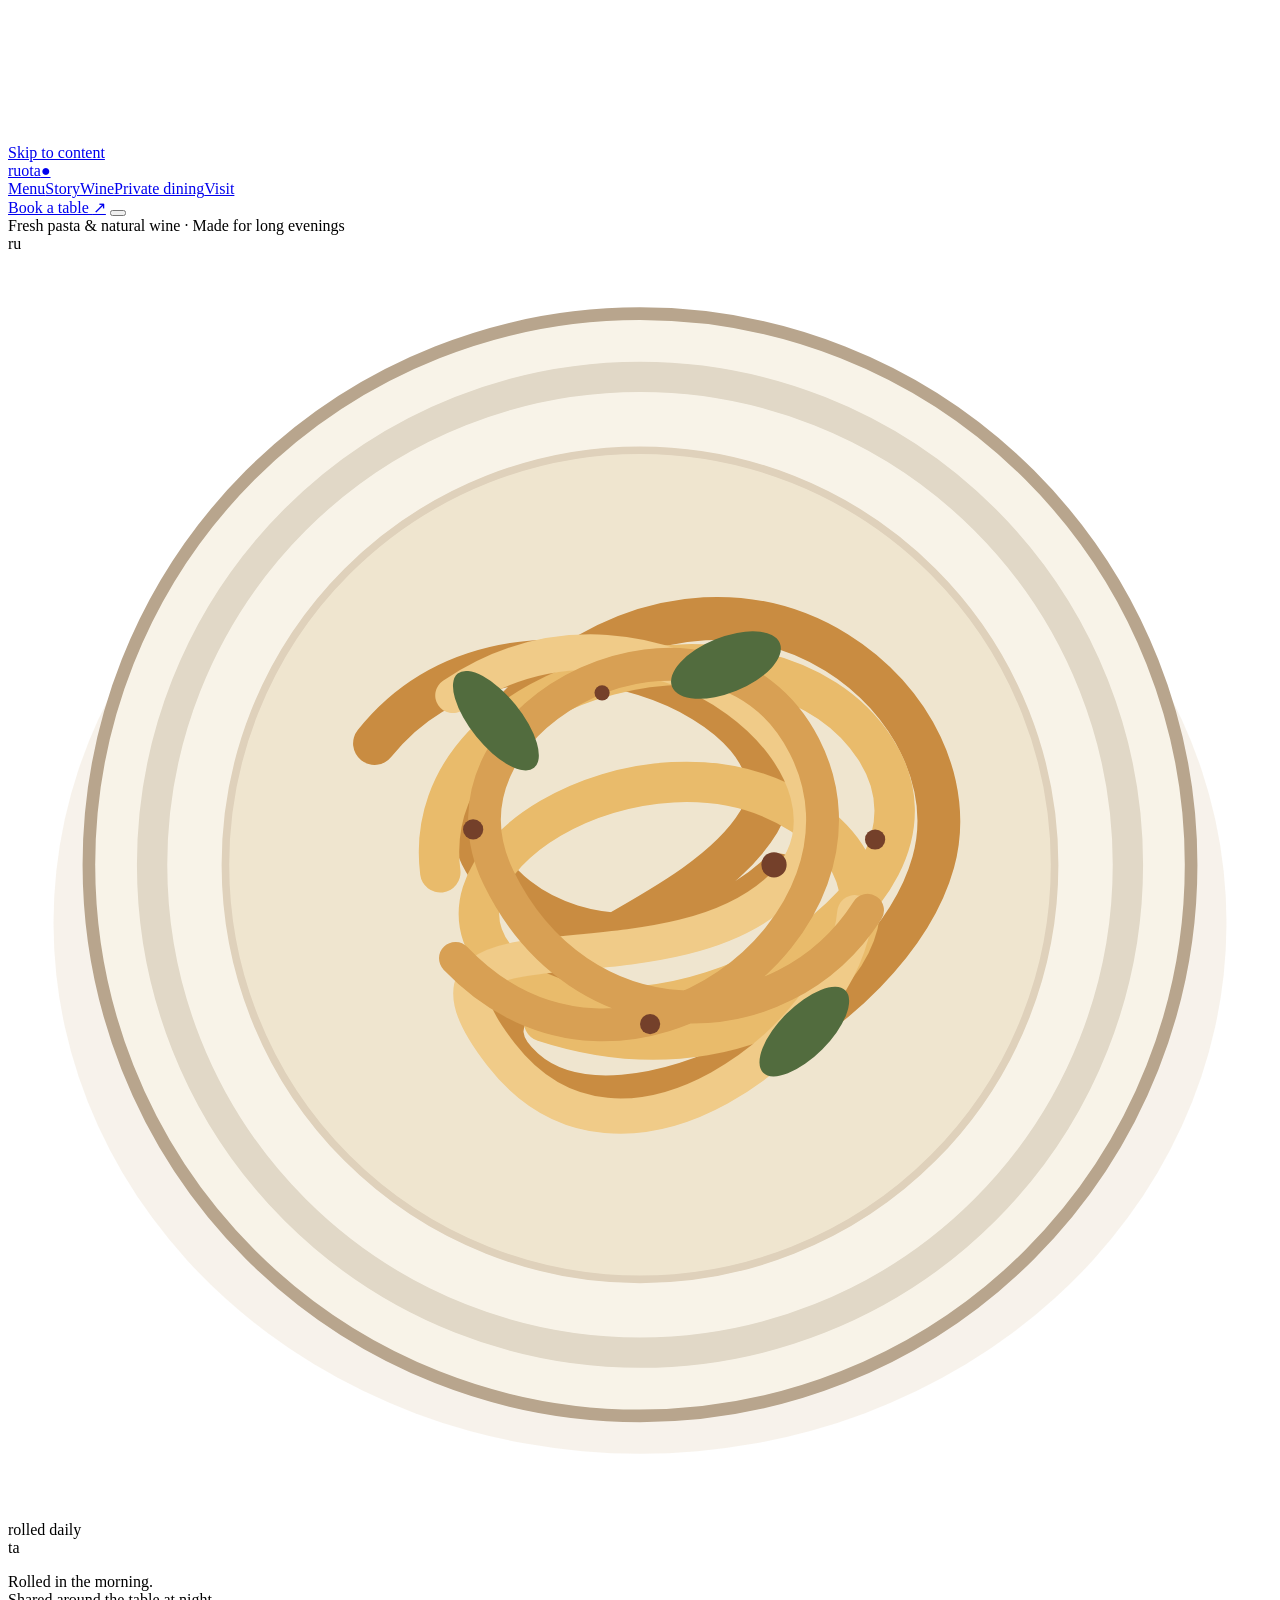
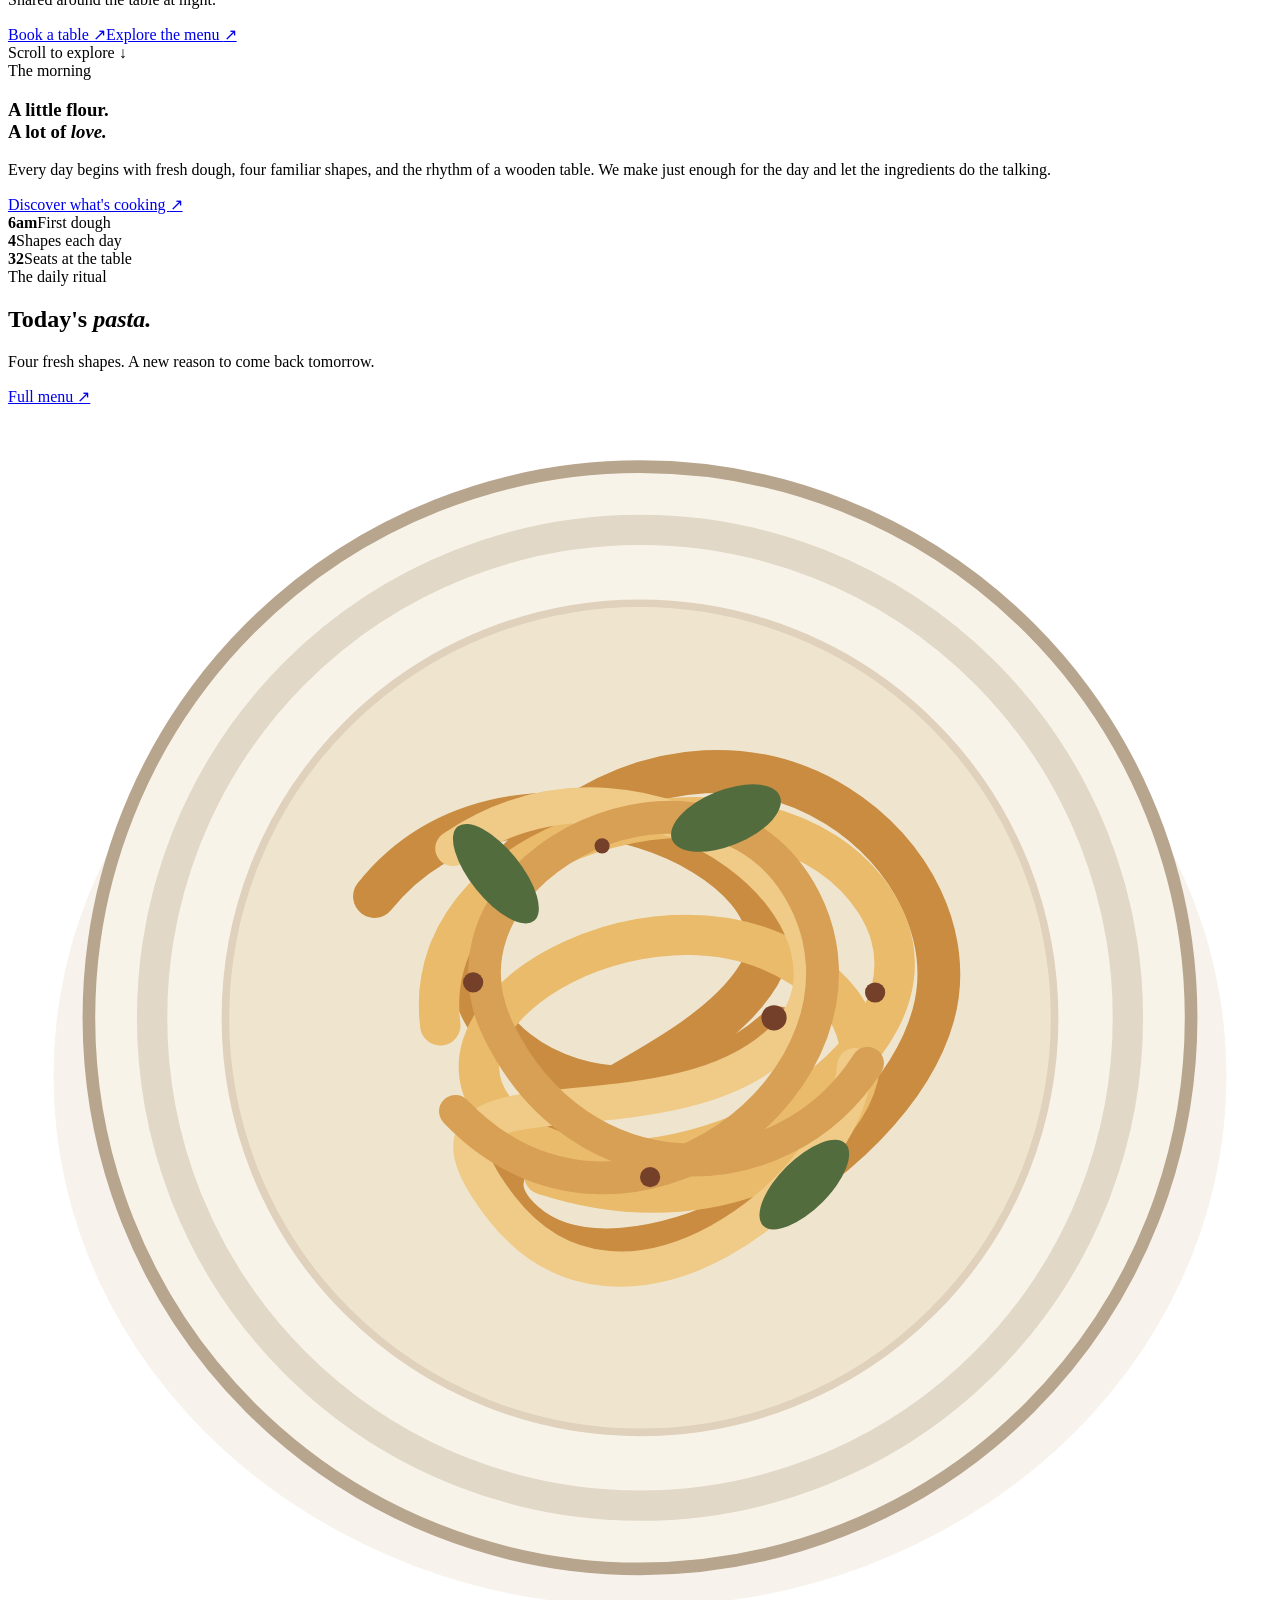
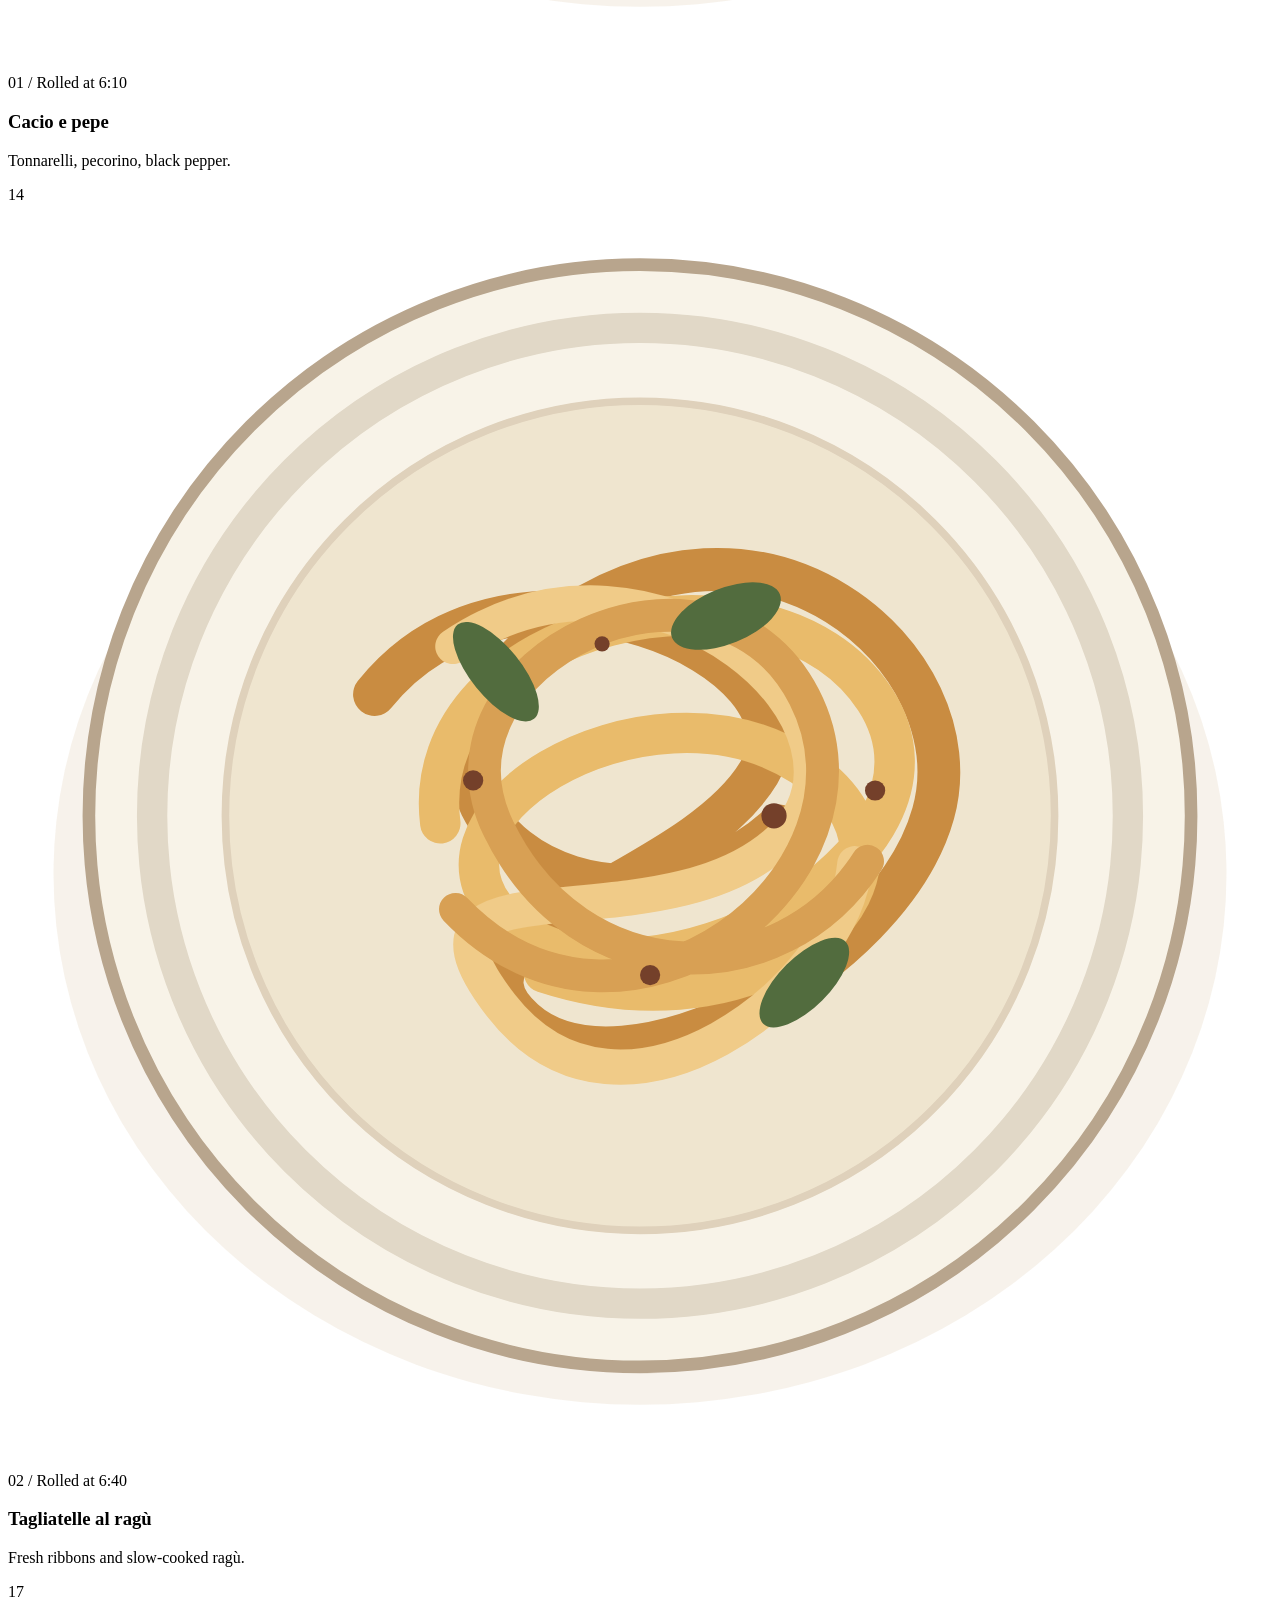
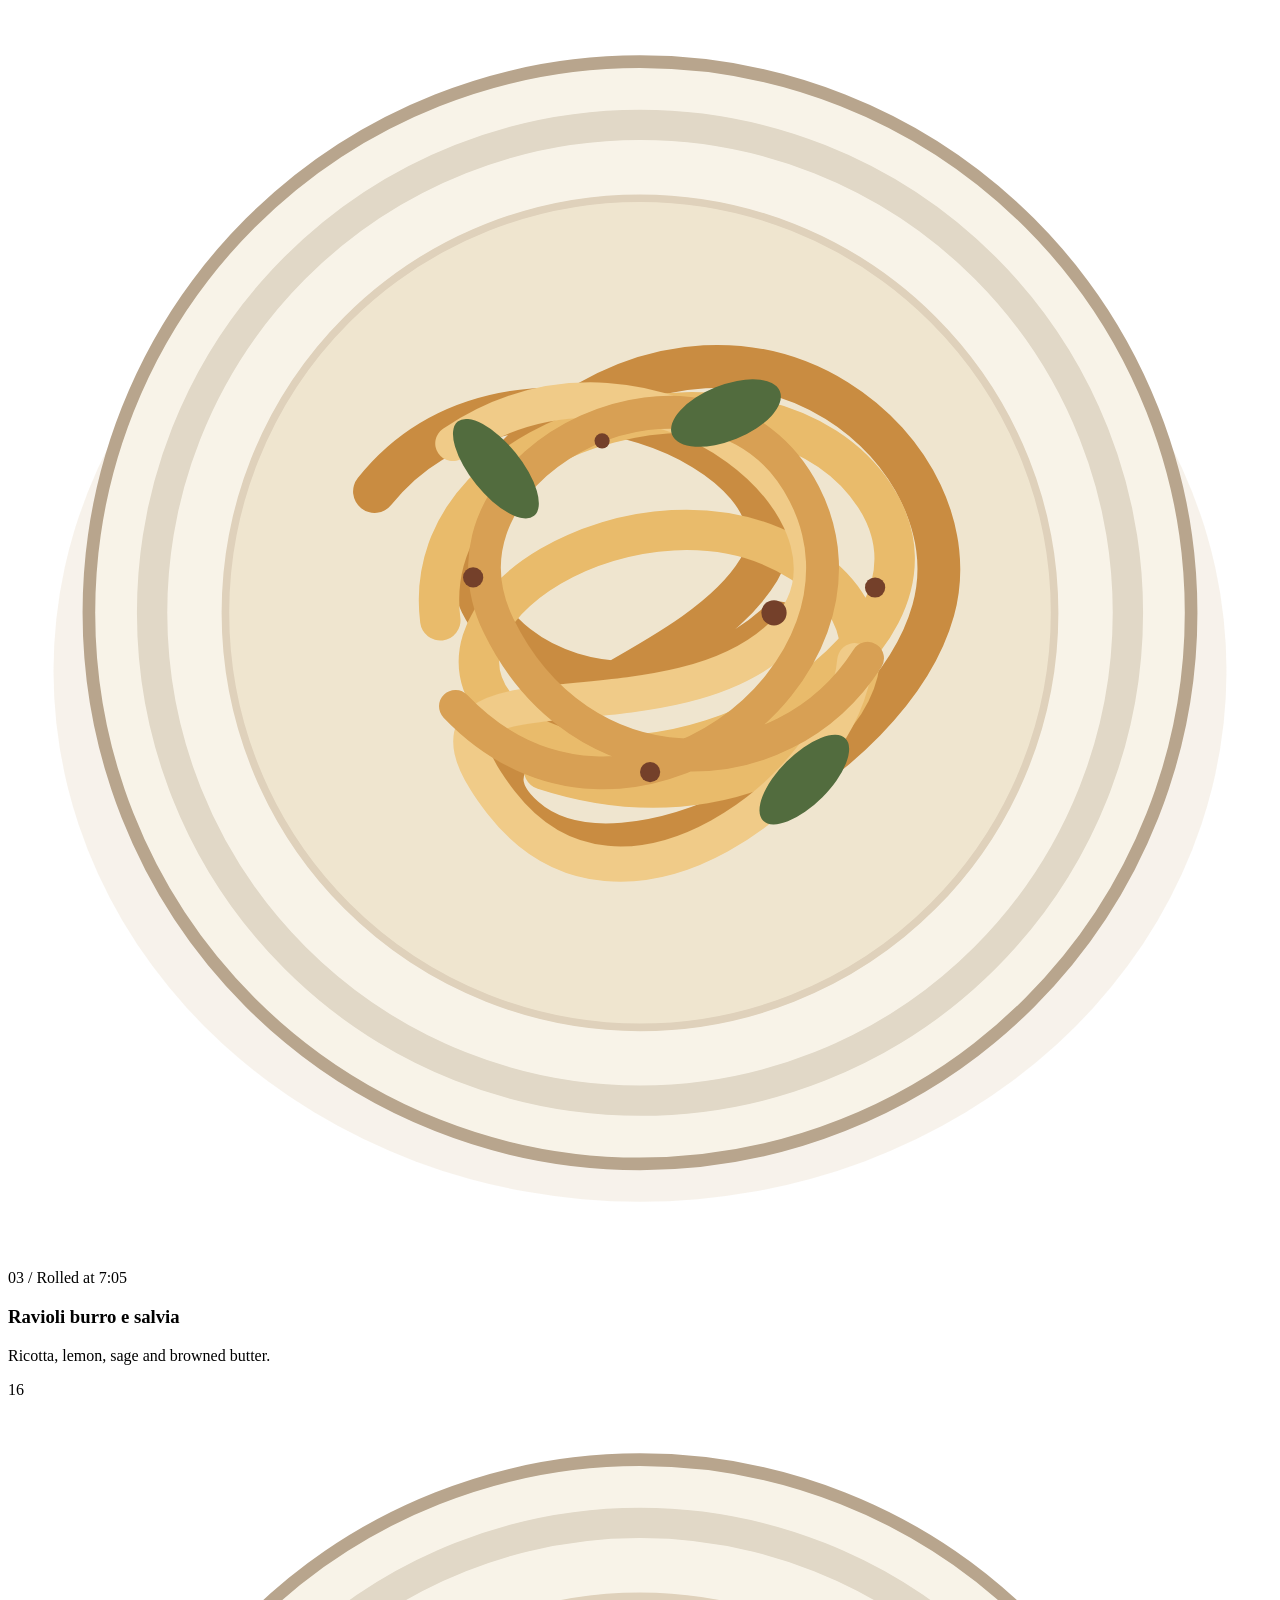
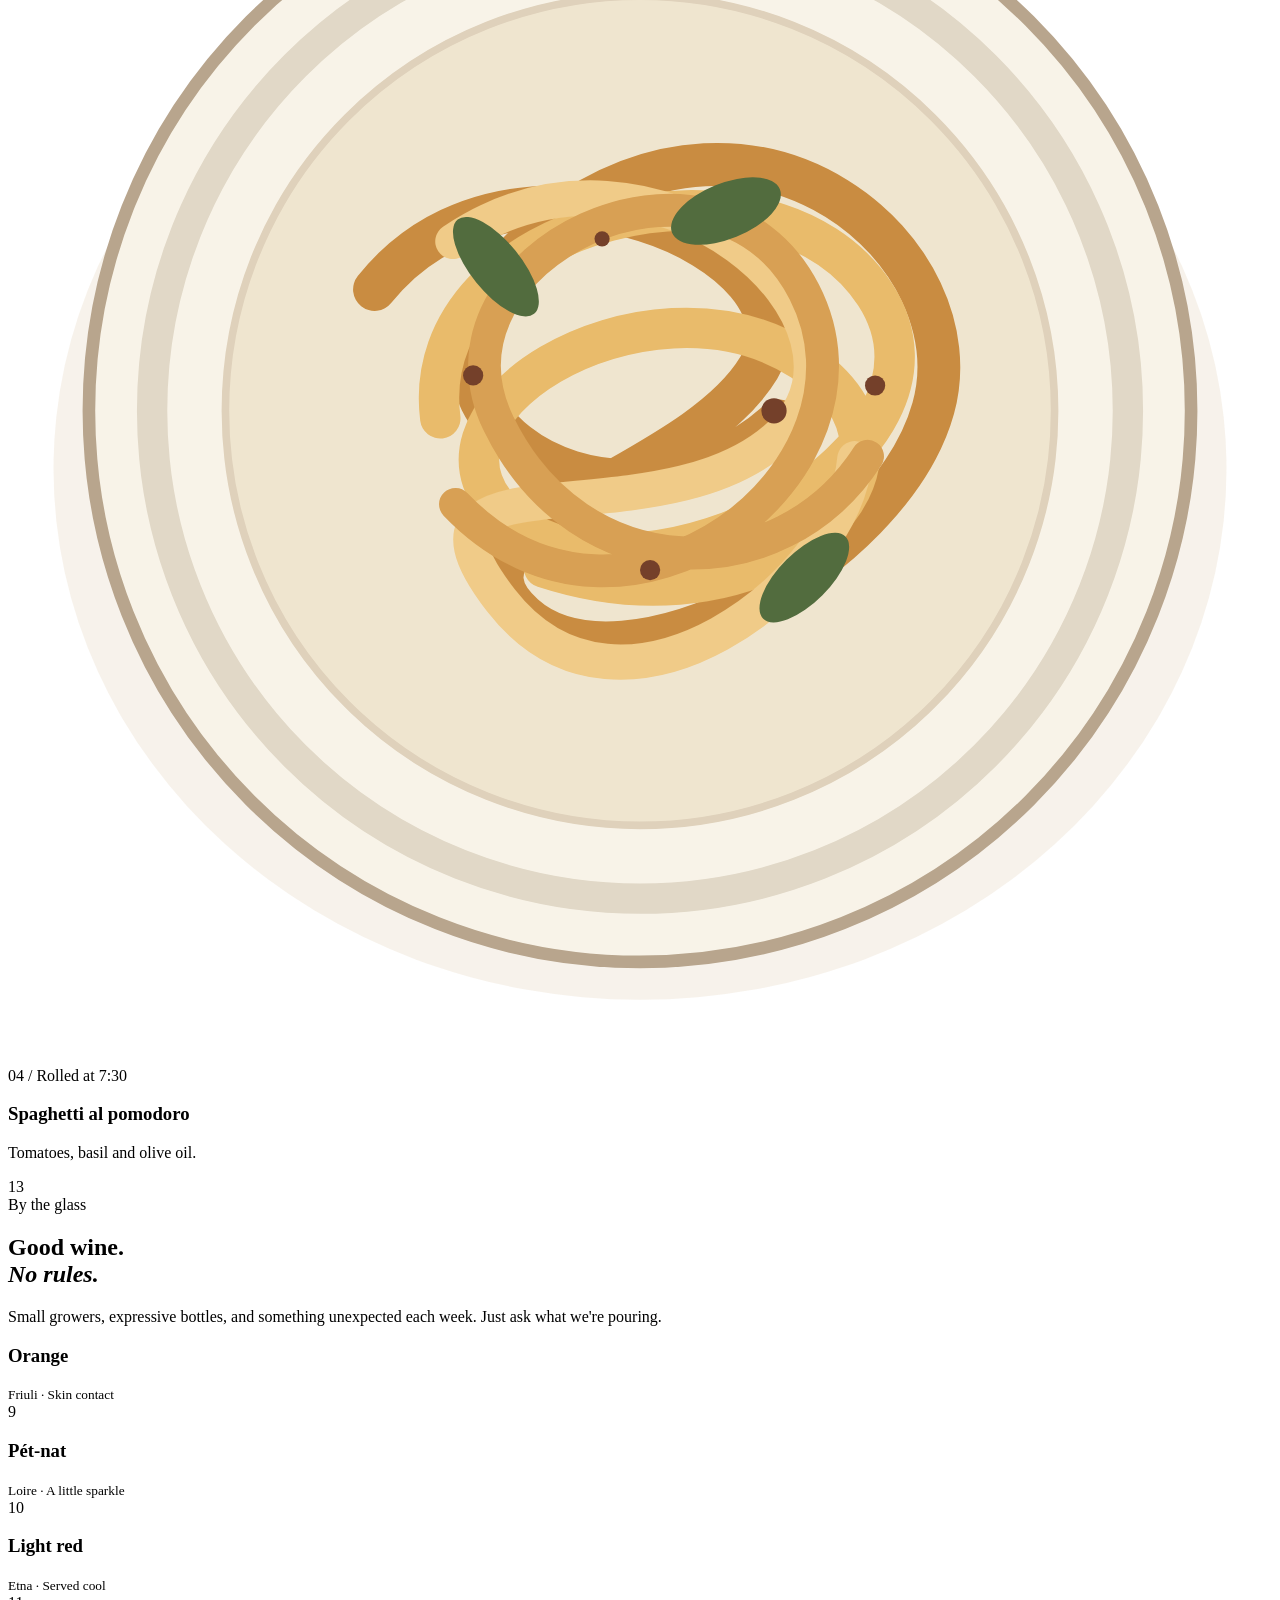
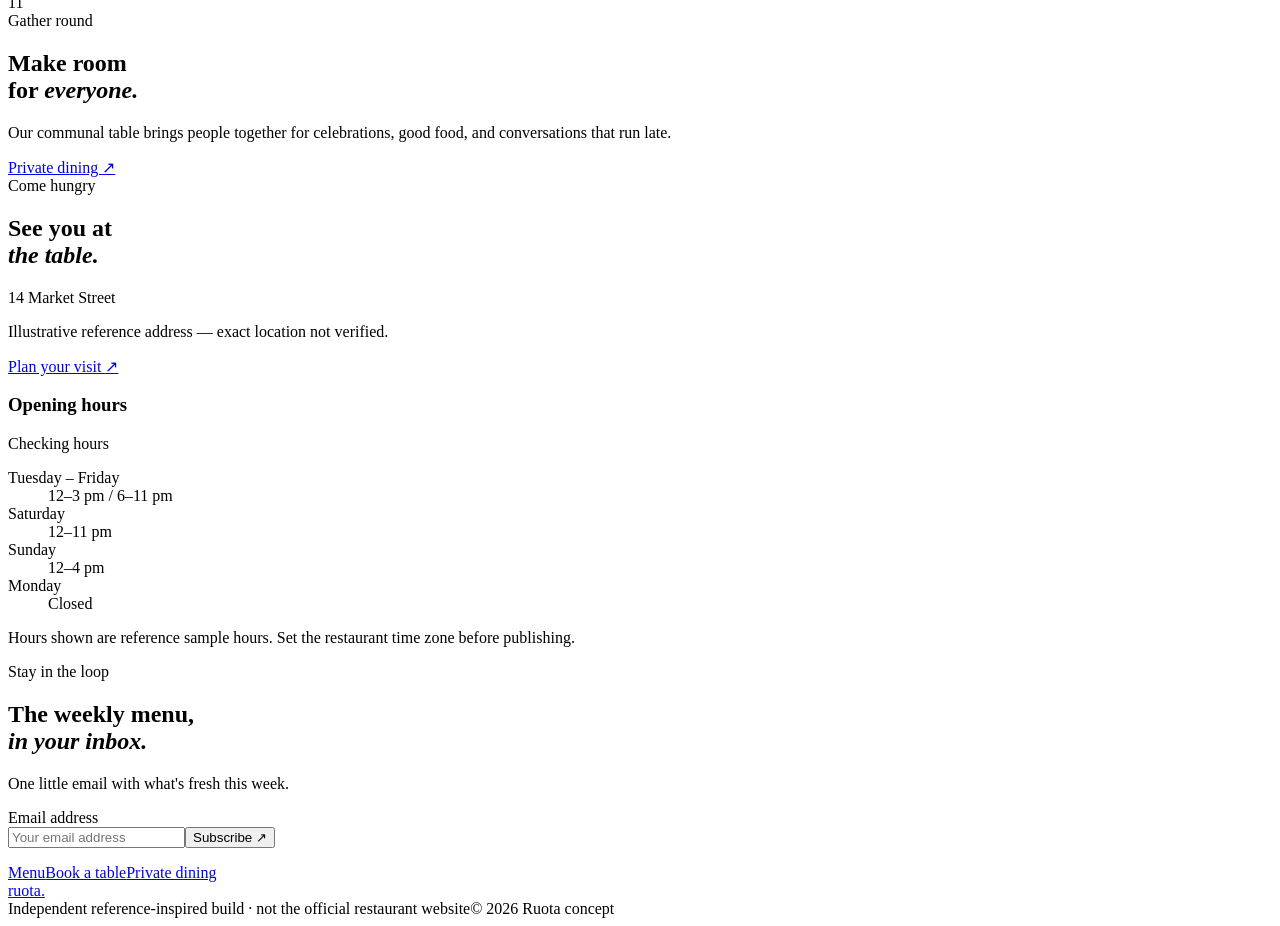
==== index.html @ 13dcfb13 "feat: add independently authored Ruota site structure" ====
<!doctype html>
<html lang="en">
<head>
  <meta charset="UTF-8" />
  <meta name="viewport" content="width=device-width, initial-scale=1" />
  <meta name="theme-color" content="#f3eddf" />
  <meta name="description" content="Ruota — a neighborhood pasta and natural wine restaurant. Explore the menu, our kitchen story and table enquiries." />
  <meta property="og:type" content="website" />
  <meta property="og:title" content="Ruota — Pasta & natural wine" />
  <meta property="og:description" content="A neighborhood table for hand-rolled pasta and natural wine." />
  <link rel="preconnect" href="https://fonts.googleapis.com" />
  <link rel="preconnect" href="https://fonts.gstatic.com" crossorigin />
  <link href="https://fonts.googleapis.com/css2?family=DM+Sans:wght@400;500;600;700&family=Fraunces:opsz,wght,SOFT,WONK@9..144,400,0,1;9..144,500,0,1;9..144,600,0,1&display=swap" rel="stylesheet" />
  <link rel="stylesheet" href="/styles.css" />
  <title>Ruota — Pasta & natural wine</title>
</head>
<body>
  <a class="skip-link" href="#main-content">Skip to content</a>
  <svg class="svg-library" aria-hidden="true" xmlns="http://www.w3.org/2000/svg">
    <symbol id="dish-icon" viewBox="0 0 500 500">
      <ellipse cx="250" cy="265" rx="232" ry="210" fill="#ddc8aa" opacity=".24"/>
      <circle cx="250" cy="242" r="218" fill="#f8f3e8" stroke="#b8a58d" stroke-width="5"/>
      <circle cx="250" cy="242" r="193" fill="none" stroke="#e1d8c7" stroke-width="12"/>
      <circle cx="250" cy="242" r="164" fill="#efe5cf" stroke="#dfd1bb" stroke-width="3"/>
      <g fill="none" stroke-linecap="round" stroke-linejoin="round">
        <path d="M145 194C200 125 324 180 297 225S165 288 204 323s145-21 162-82-68-136-152-72 20 140 91 77" stroke="#c98c41" stroke-width="17"/>
        <path d="M171 245c-10-80 131-112 172-49s-92 131-143 90 52-104 114-64-10 112-102 82" stroke="#e9bb6b" stroke-width="16"/>
        <path d="M176 175c80-54 177 33 129 77s-158 3-110 65 136-8 140-56" stroke="#f0cb88" stroke-width="14"/>
        <path d="M177 279c67 70 174-14 138-84s-153-14-121 52 112 66 146 13" stroke="#d8a054" stroke-width="13"/>
      </g>
      <g fill="#526c3e">
        <ellipse cx="193" cy="185" rx="10" ry="24" transform="rotate(-39 193 185)"/>
        <ellipse cx="315" cy="308" rx="10" ry="23" transform="rotate(45 315 308)"/>
        <ellipse cx="284" cy="163" rx="11" ry="23" transform="rotate(68 284 163)"/>
      </g>
      <g fill="#74402a"><circle cx="184" cy="228" r="4"/><circle cx="303" cy="242" r="5"/><circle cx="254" cy="305" r="4"/><circle cx="235" cy="174" r="3"/><circle cx="343" cy="232" r="4"/></g>
    </symbol>
  </svg>
  <header class="site-header" id="site-header">
    <div class="header-inner">
      <a class="brand" href="/" aria-label="Ruota home">ruota<span aria-hidden="true">●</span></a>
      <nav class="desktop-nav" aria-label="Main navigation">
        <a href="/menu">Menu</a><a href="/#story">Story</a><a href="/#wine">Wine</a><a href="/reservations#private">Private dining</a><a href="/#visit">Visit</a>
      </nav>
      <a class="pill-button pill-button--small header-book" href="/reservations">Book a table <span aria-hidden="true">↗</span></a>
      <button type="button" class="mobile-menu-toggle" id="menu-toggle" aria-label="Open navigation" aria-expanded="false" aria-controls="mobile-nav"><span></span><span></span></button>
    </div>
    <nav class="mobile-nav" id="mobile-nav" aria-label="Mobile navigation" hidden>
      <a href="/menu">Menu</a><a href="/#story">Story</a><a href="/#wine">Wine</a><a href="/reservations#private">Private dining</a><a href="/#visit">Visit</a><a href="/reservations">Book a table ↗</a>
    </nav>
  </header>

  <main id="main-content">
    <section id="home-page" data-page="/" class="page">
      <section class="hero" aria-labelledby="hero-title">
        <div class="hero-brow eyebrow">Fresh pasta &amp; natural wine · Made for long evenings</div>
        <div class="hero-wordmark" aria-label="ruota">
          <span>ru</span>
          <div class="hero-plate-wrap">
            <svg class="hero-plate" viewBox="0 0 500 500" role="img" aria-label="Original illustrated plate of handmade pasta"><use href="#dish-icon"/></svg>
            <span class="plate-orbit orbit-one" aria-hidden="true">rolled daily</span>
          </div>
          <span>ta</span>
        </div>
        <div class="hero-bottom">
          <p>Rolled in the morning.<br/>Shared around the table at night.</p>
          <div class="hero-actions"><a class="pill-button" href="/reservations">Book a table <span aria-hidden="true">↗</span></a><a class="text-link" href="/menu">Explore the menu <span aria-hidden="true">↗</span></a></div>
        </div>
        <div class="hero-scroll-note eyebrow">Scroll to explore <span aria-hidden="true">↓</span></div>
      </section>

      <section class="story-section section-pad" id="story" aria-labelledby="story-title">
        <div class="section-label"><span class="dot"></span> The morning</div>
        <div class="story-grid">
          <h1 class="display-heading reveal" id="story-title">A little flour.<br/>A lot of <em>love.</em></h1>
          <div class="story-copy reveal"><p>Every day begins with fresh dough, four familiar shapes, and the rhythm of a wooden table. We make just enough for the day and let the ingredients do the talking.</p><a href="/menu" class="text-link">Discover what's cooking <span aria-hidden="true">↗</span></a></div>
        </div>
        <div class="stats-grid" aria-label="A morning at Ruota">
          <div class="stat"><strong class="stat-number" data-counter="6" data-suffix="am">6am</strong><span>First dough</span></div>
          <div class="stat"><strong class="stat-number" data-counter="4">4</strong><span>Shapes each day</span></div>
          <div class="stat"><strong class="stat-number" data-counter="32">32</strong><span>Seats at the table</span></div>
        </div>
      </section>

      <section class="pasta-section section-pad" id="pasta" aria-labelledby="pasta-title">
        <div class="section-label"><span class="dot"></span> The daily ritual</div>
        <div class="section-heading-row">
          <div><h2 class="display-heading reveal" id="pasta-title">Today's <em>pasta.</em></h2><p>Four fresh shapes. A new reason to come back tomorrow.</p></div>
          <a class="pill-button pill-button--outline" href="/menu">Full menu <span aria-hidden="true">↗</span></a>
        </div>
        <div class="dish-stack">
          <article class="feature-dish dish-pepper">
            <div class="feature-dish-visual"><svg viewBox="0 0 500 500" role="img" aria-label="Illustration of fresh tonnarelli pasta"><use href="#dish-icon"/></svg></div>
            <div class="feature-dish-copy"><div class="eyebrow">01 / Rolled at 6:10</div><h3>Cacio e pepe</h3><p>Tonnarelli, pecorino, black pepper.</p><span class="price">14</span></div>
          </article>
          <article class="feature-dish dish-ragu">
            <div class="feature-dish-visual"><svg viewBox="0 0 500 500" role="img" aria-label="Illustration of a plate of pasta"><use href="#dish-icon"/></svg></div>
            <div class="feature-dish-copy"><div class="eyebrow">02 / Rolled at 6:40</div><h3>Tagliatelle al ragù</h3><p>Fresh ribbons and slow-cooked ragù.</p><span class="price">17</span></div>
          </article>
          <article class="feature-dish dish-ravioli">
            <div class="feature-dish-visual"><svg viewBox="0 0 500 500" role="img" aria-label="Illustration of a pasta dish"><use href="#dish-icon"/></svg></div>
            <div class="feature-dish-copy"><div class="eyebrow">03 / Rolled at 7:05</div><h3>Ravioli burro e salvia</h3><p>Ricotta, lemon, sage and browned butter.</p><span class="price">16</span></div>
          </article>
          <article class="feature-dish dish-pomodoro">
            <div class="feature-dish-visual"><svg viewBox="0 0 500 500" role="img" aria-label="Illustration of spaghetti"><use href="#dish-icon"/></svg></div>
            <div class="feature-dish-copy"><div class="eyebrow">04 / Rolled at 7:30</div><h3>Spaghetti al pomodoro</h3><p>Tomatoes, basil and olive oil.</p><span class="price">13</span></div>
          </article>
        </div>
      </section>

      <section class="wine-section section-pad" id="wine" aria-labelledby="wine-title">
        <div class="section-label"><span class="dot"></span> By the glass</div>
        <div class="wine-grid">
          <div class="wine-description"><h2 class="display-heading reveal" id="wine-title">Good wine.<br/><em>No rules.</em></h2><p>Small growers, expressive bottles, and something unexpected each week. Just ask what we're pouring.</p></div>
          <div class="wine-list">
            <div class="wine-row"><span class="wine-orb orb-orange"></span><div><h3>Orange</h3><small>Friuli · Skin contact</small></div><span>9</span></div>
            <div class="wine-row"><span class="wine-orb orb-petnat"></span><div><h3>Pét-nat</h3><small>Loire · A little sparkle</small></div><span>10</span></div>
            <div class="wine-row"><span class="wine-orb orb-red"></span><div><h3>Light red</h3><small>Etna · Served cool</small></div><span>11</span></div>
          </div>
        </div>
      </section>

      <section class="long-table-section section-pad" aria-labelledby="longtable-title">
        <div class="long-table-art" role="img" aria-label="Stylized illustration of the long communal table"><span class="lamp lamp-one"></span><span class="lamp lamp-two"></span><span class="table-top"></span><span class="chair chair-one"></span><span class="chair chair-two"></span></div>
        <div class="long-table-copy"><div class="section-label section-label--light"><span class="dot"></span> Gather round</div><h2 class="display-heading" id="longtable-title">Make room<br/>for <em>everyone.</em></h2><p>Our communal table brings people together for celebrations, good food, and conversations that run late.</p><a class="pill-button pill-button--light" href="/reservations#private">Private dining <span aria-hidden="true">↗</span></a></div>
      </section>

      <section class="visit-section section-pad" id="visit" aria-labelledby="visit-title">
        <div class="section-label"><span class="dot"></span> Come hungry</div>
        <div class="visit-grid">
          <div><h2 class="display-heading" id="visit-title">See you at<br/><em>the table.</em></h2><p class="address">14 Market Street</p><p class="location-caveat">Illustrative reference address — exact location not verified.</p><a href="/reservations" class="pill-button pill-button--outline">Plan your visit <span aria-hidden="true">↗</span></a></div>
          <div class="hours-card"><div class="hours-card-top"><h3>Opening hours</h3><span id="opening-status" class="status-pill">Checking hours</span></div>
            <dl><div><dt>Tuesday – Friday</dt><dd>12–3 pm / 6–11 pm</dd></div><div><dt>Saturday</dt><dd>12–11 pm</dd></div><div><dt>Sunday</dt><dd>12–4 pm</dd></div><div><dt>Monday</dt><dd>Closed</dd></div></dl>
            <p class="hours-note" id="opening-note">Hours shown are reference sample hours. Set the restaurant time zone before publishing.</p>
          </div>
        </div>
      </section>
    </section>

    <section id="menu-page" data-page="/menu" class="page" hidden>
      <section class="interior-hero section-pad">
        <span class="section-label"><span class="dot"></span> The menu</span>
        <h1 class="display-heading">Something for<br/><em>every appetite.</em></h1>
        <p>Small plates, a handful of daily pasta shapes, something sweet and wine worth sharing.</p>
        <p class="small-note">Allergies or dietary requirements? Please tell us before ordering.</p>
        <nav class="menu-tabs" aria-label="Menu categories"><a href="#antipasti">Antipasti ↘</a><a href="#pasta-menu">Pasta ↘</a><a href="#dolci">Dolci ↘</a><a href="#wine-menu">Wine ↘</a></nav>
      </section>
      <div class="full-menu-wrap section-pad">
        <section class="menu-category" id="antipasti"><div class="menu-category-title"><span>01 / To start</span><h2>Antipasti</h2></div><div class="menu-grid">
          <article class="menu-item"><div class="menu-item-art art-peach" aria-hidden="true"><span></span></div><div><h3>Burrata, peach &amp; fig <b>12</b></h3><p>Fresh fruit, creamy burrata and basil.</p></div></article>
          <article class="menu-item"><div class="menu-item-art art-bread" aria-hidden="true"><span></span></div><div><h3>Warm focaccia <b>6</b></h3><p>Flaky sea salt and fragrant olive oil.</p></div></article>
          <article class="menu-item"><div class="menu-item-art art-arancini" aria-hidden="true"><span></span></div><div><h3>Arancini <b>9</b></h3><p>Saffron rice, mozzarella and lemon.</p></div></article>
        </div></section>
        <section class="menu-category" id="pasta-menu"><div class="menu-category-title"><span>02 / Made each morning</span><h2>Pasta</h2></div><div class="menu-grid">
          <article class="menu-item"><div class="menu-item-art art-pasta" aria-hidden="true"><svg viewBox="0 0 500 500"><use href="#dish-icon"/></svg></div><div><h3>Cacio e pepe <b>14</b></h3><p>Tonnarelli, pecorino and black pepper.</p></div></article>
          <article class="menu-item"><div class="menu-item-art art-pasta art-ragu" aria-hidden="true"><svg viewBox="0 0 500 500"><use href="#dish-icon"/></svg></div><div><h3>Tagliatelle al ragù <b>17</b></h3><p>Slow-cooked beef and pork sauce.</p></div></article>
          <article class="menu-item"><div class="menu-item-art art-pasta art-ravioli" aria-hidden="true"><svg viewBox="0 0 500 500"><use href="#dish-icon"/></svg></div><div><h3>Ravioli burro e salvia <b>16</b></h3><p>Lemon ricotta, brown butter and sage.</p></div></article>
          <article class="menu-item"><div class="menu-item-art art-pasta art-tomato" aria-hidden="true"><svg viewBox="0 0 500 500"><use href="#dish-icon"/></svg></div><div><h3>Spaghetti al pomodoro <b>13</b></h3><p>Tomatoes, basil and olive oil.</p></div></article>
          <article class="menu-item"><div class="menu-item-art art-pasta" aria-hidden="true"><svg viewBox="0 0 500 500"><use href="#dish-icon"/></svg></div><div><h3>Trofie al pesto <b>15</b></h3><p>Basil, green beans and pine nuts.</p></div></article>
          <article class="menu-item"><div class="menu-item-art art-pasta art-tomato" aria-hidden="true"><svg viewBox="0 0 500 500"><use href="#dish-icon"/></svg></div><div><h3>Penne all'arrabbiata <b>12</b></h3><p>Tomato, garlic, chili and parsley.</p></div></article>
        </div></section>
        <section class="menu-category" id="dolci"><div class="menu-category-title"><span>03 / Something sweet</span><h2>Dolci</h2></div><div class="menu-grid">
          <article class="menu-item"><div class="menu-item-art art-sweet" aria-hidden="true"><span></span></div><div><h3>Panna cotta <b>8</b></h3><p>Vanilla cream and a seasonal garnish.</p></div></article>
          <article class="menu-item"><div class="menu-item-art art-honey" aria-hidden="true"><span></span></div><div><h3>Ricotta, honey, walnuts <b>8</b></h3><p>Soft ricotta with toasted nuts.</p></div></article>
          <article class="menu-item"><div class="menu-item-art art-coffee" aria-hidden="true"><span></span></div><div><h3>Affogato <b>6</b></h3><p>Vanilla gelato and hot espresso.</p></div></article>
        </div></section>
        <section class="menu-category menu-category--wine" id="wine-menu"><div class="menu-category-title"><span>04 / By the glass</span><h2>Wine</h2></div><div class="menu-wine-list">
          <div><h3>Orange <small>Friuli · Skin-contact white</small></h3><b>9</b></div><div><h3>Pét-nat <small>Loire · Lightly sparkling</small></h3><b>10</b></div><div><h3>Light red <small>Etna · Served cool</small></h3><b>11</b></div>
        </div></section>
      </div>
      <section class="menu-cta section-pad"><h2>There's always<br/><em>room for one more.</em></h2><p>Ready to sit down?</p><a class="pill-button" href="/reservations">Book a table ↗</a></section>
    </section>

    <section id="reservations-page" data-page="/reservations" class="page" hidden>
      <section class="interior-hero reservation-hero section-pad"><span class="section-label"><span class="dot"></span> Reservations</span><h1 class="display-heading">Pull up<br/><em>a chair.</em></h1><p>Bookings are requested up to 30 days in advance, for one to eight people. Walk-ins are also welcome.</p></section>
      <section class="booking-section section-pad">
        <div class="booking-aside"><h2>Your table</h2><p>Lunch: Tuesday–Sunday<br/>Dinner: Tuesday–Saturday</p><p class="small-note">Booking requests require an email delivery integration. No table is confirmed without a response from the restaurant.</p></div>
        <form class="form-card" id="booking-form" data-form="booking" novalidate>
          <h2>Request a table</h2><div class="form-grid">
            <label>Date<input name="date" id="booking-date" type="date" required /></label>
            <label>Time<select name="time" required><option value="">Choose a time</option><option>12:00</option><option>12:30</option><option>13:00</option><option>13:30</option><option>14:00</option><option>14:30</option><option>18:00</option><option>18:30</option><option>19:00</option><option>19:30</option><option>20:00</option><option>20:30</option><option>21:00</option></select></label>
            <label>Guests<select name="guests" required><option value="">Choose guests</option><option>1</option><option>2</option><option>3</option><option>4</option><option>5</option><option>6</option><option>7</option><option>8</option></select></label>
            <label>Phone<input name="phone" type="tel" autocomplete="tel" placeholder="Phone number" required /></label>
            <label>Name<input name="name" autocomplete="name" placeholder="Your name" required /></label>
            <label>Email<input name="email" type="email" autocomplete="email" placeholder="you@example.com" required /></label>
            <label class="form-full">Notes<textarea name="notes" rows="3" placeholder="Accessibility needs, allergies or a special occasion"></textarea></label>
          </div>
          <button type="submit" class="pill-button">Request a table ↗</button>
          <p class="form-status" role="status" aria-live="polite"></p>
        </form>
      </section>
      <section class="private-section section-pad" id="private">
        <div class="private-art" aria-label="Abstract illustration of a communal dining table" role="img"><span class="private-table"></span><i></i><i></i><i></i><i></i></div>
        <div class="private-content"><span class="section-label"><span class="dot"></span> Private dining</span><h2 class="display-heading">The long<br/><em>table.</em></h2><p>Bring your favorite people together. Our shared table welcomes groups up to eighteen.</p>
          <form id="private-form" data-form="private" class="private-form" novalidate>
            <label>Name<input name="name" autocomplete="name" required placeholder="Your name" /></label>
            <label>Email<input name="email" type="email" autocomplete="email" required placeholder="you@example.com" /></label>
            <label>Preferred date<input name="date" type="date" required /></label>
            <label>Guests<select name="guests" required><option value="">Choose guests</option><option>9</option><option>10</option><option>11</option><option>12</option><option>13</option><option>14</option><option>15</option><option>16</option><option>17</option><option>18</option></select></label>
            <label class="form-full">Your plans<textarea name="message" rows="3" required placeholder="Tell us about your dinner"></textarea></label>
            <button class="pill-button pill-button--light" type="submit">Send enquiry ↗</button><p class="form-status" role="status" aria-live="polite"></p>
          </form>
        </div>
      </section>
    </section>
  </main>

  <footer class="site-footer" id="footer">
    <div class="footer-newsletter"><span class="section-label section-label--light"><span class="dot"></span> Stay in the loop</span><div><h2>The weekly menu,<br/><em>in your inbox.</em></h2><p>One little email with what's fresh this week.</p></div>
      <form data-form="newsletter" id="newsletter-form" novalidate><label class="sr-only" for="newsletter-email">Email address</label><div class="email-entry"><input id="newsletter-email" name="email" type="email" autocomplete="email" placeholder="Your email address" required /><button type="submit" aria-label="Subscribe to weekly menu">Subscribe ↗</button></div><p class="form-status" role="status" aria-live="polite"></p></form>
    </div>
    <div class="footer-bottom"><div class="footer-links"><a href="/menu">Menu</a><a href="/reservations">Book a table</a><a href="/reservations#private">Private dining</a></div><a href="/" class="footer-logo">ruota.</a><div class="footer-meta"><span>Independent reference-inspired build · not the official restaurant website</span><span>© <span id="current-year">2026</span> Ruota concept</span></div></div>
  </footer>
  <script src="/app.js" defer></script>
</body>
</html>
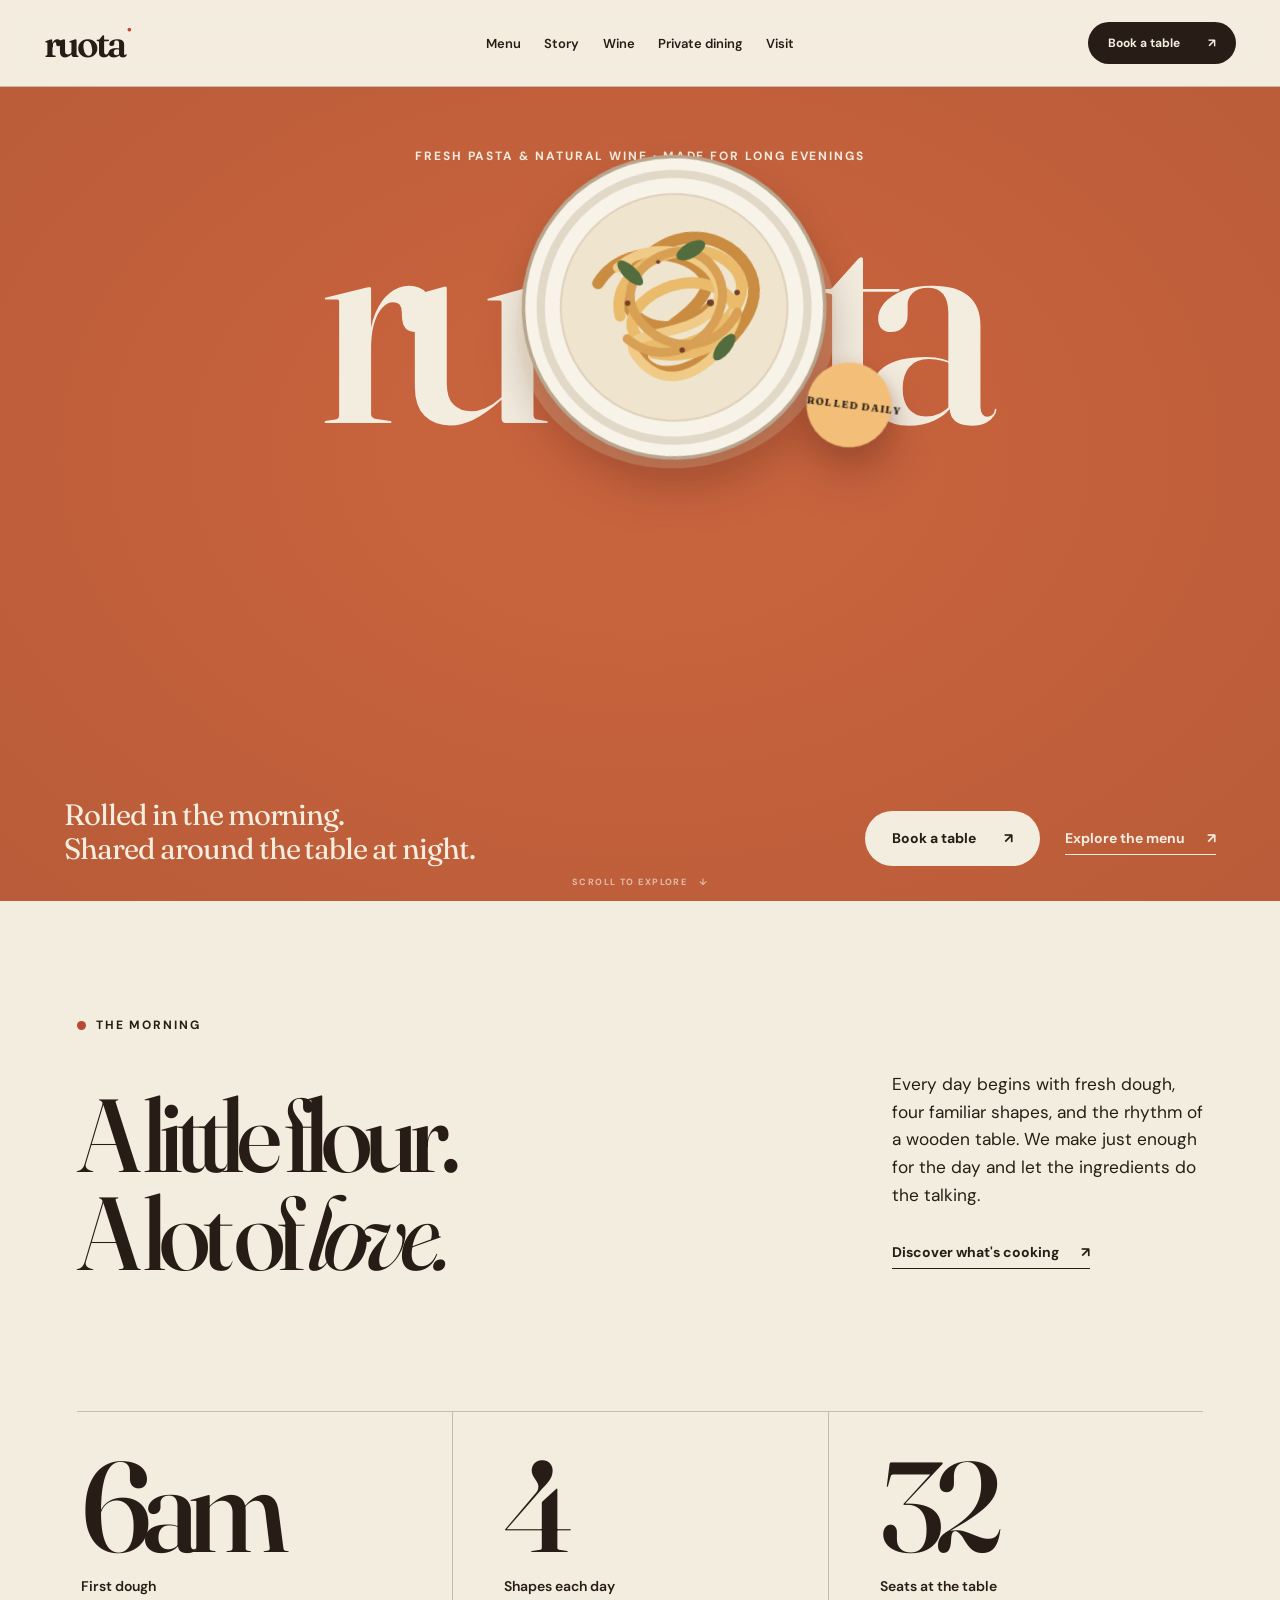
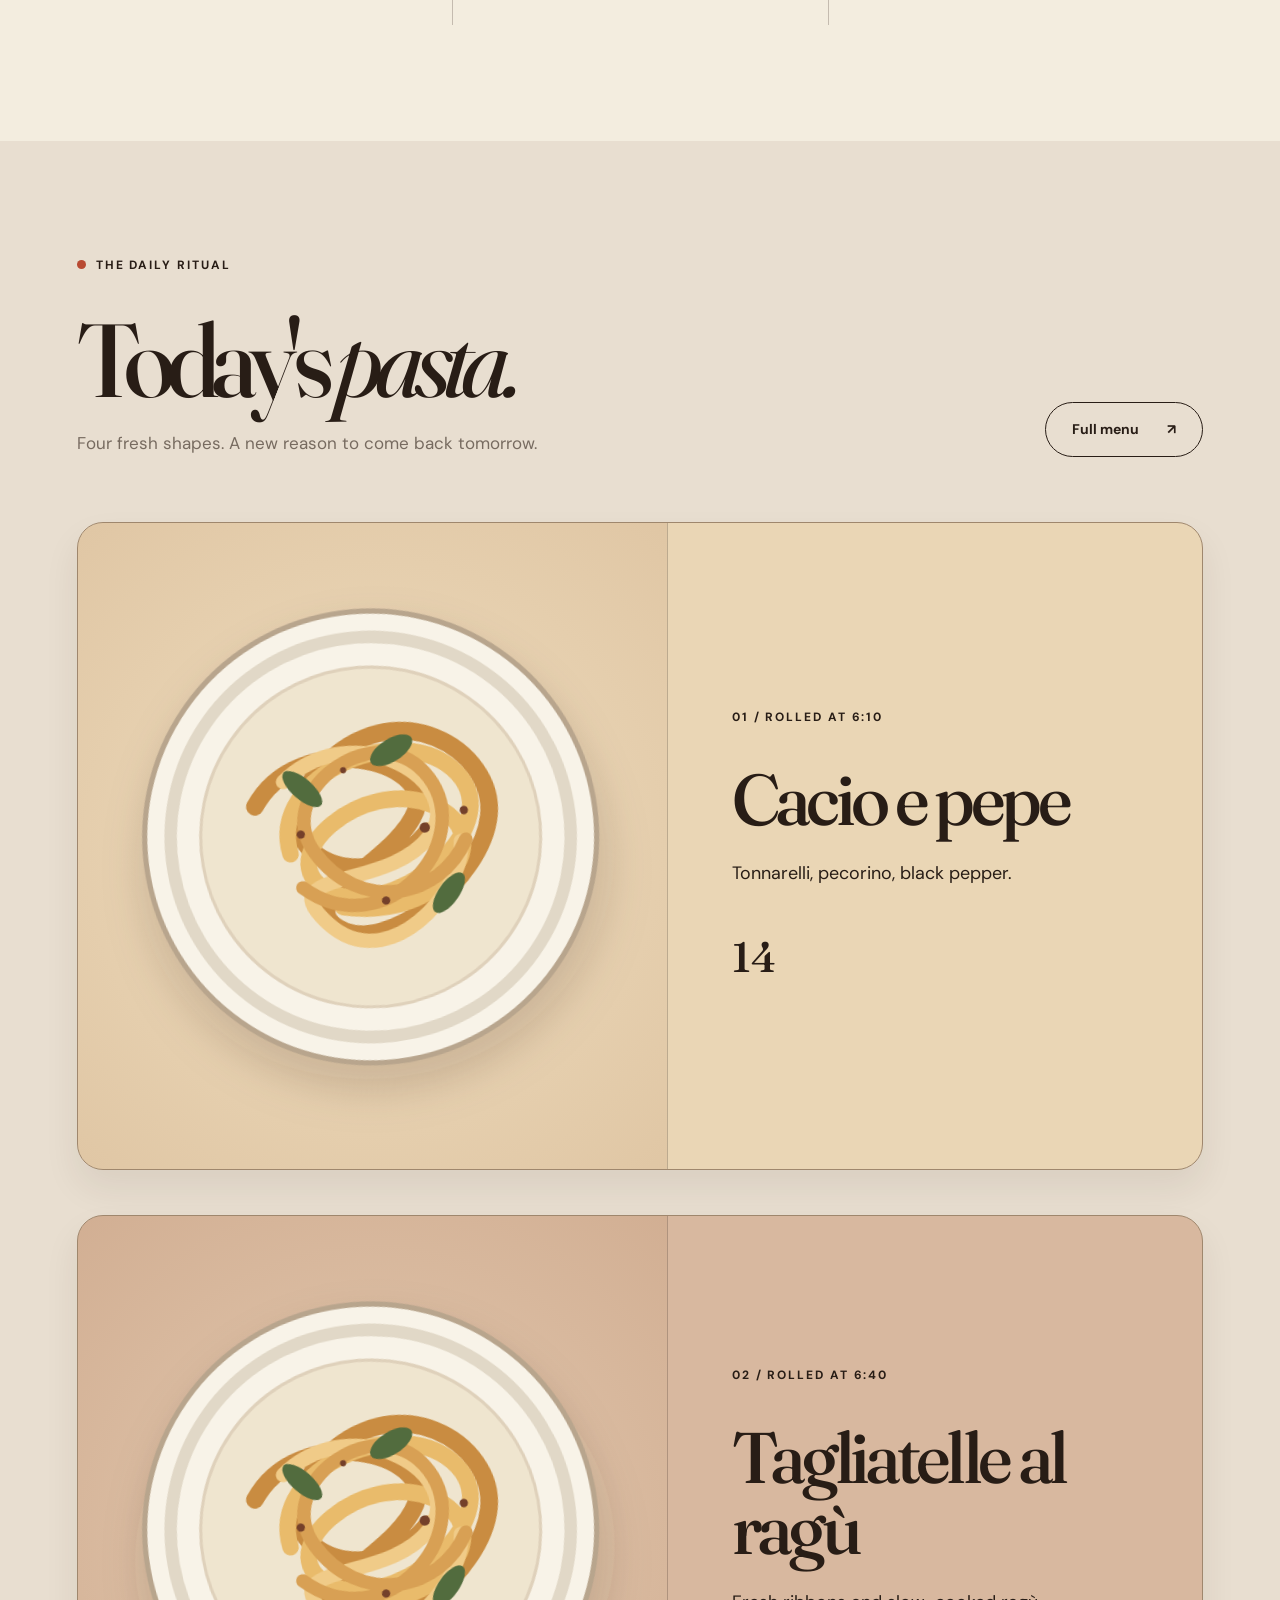
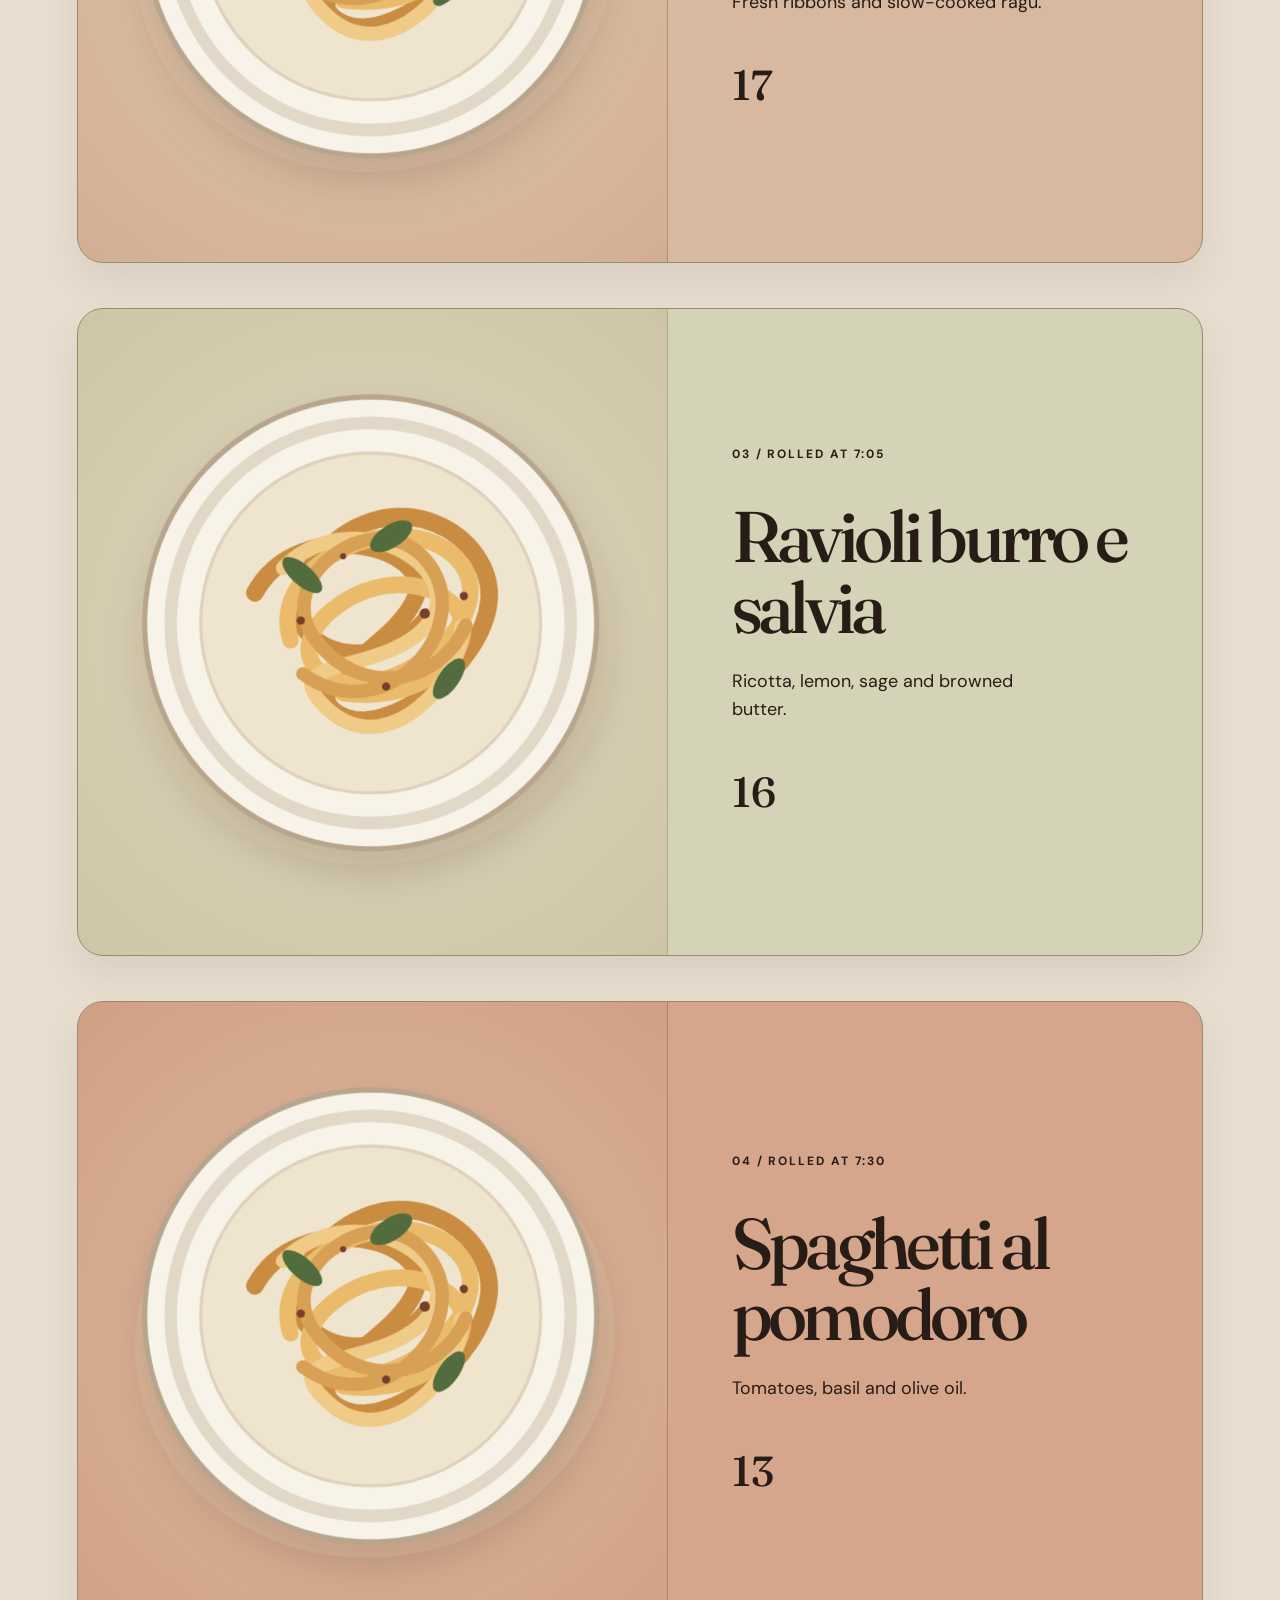
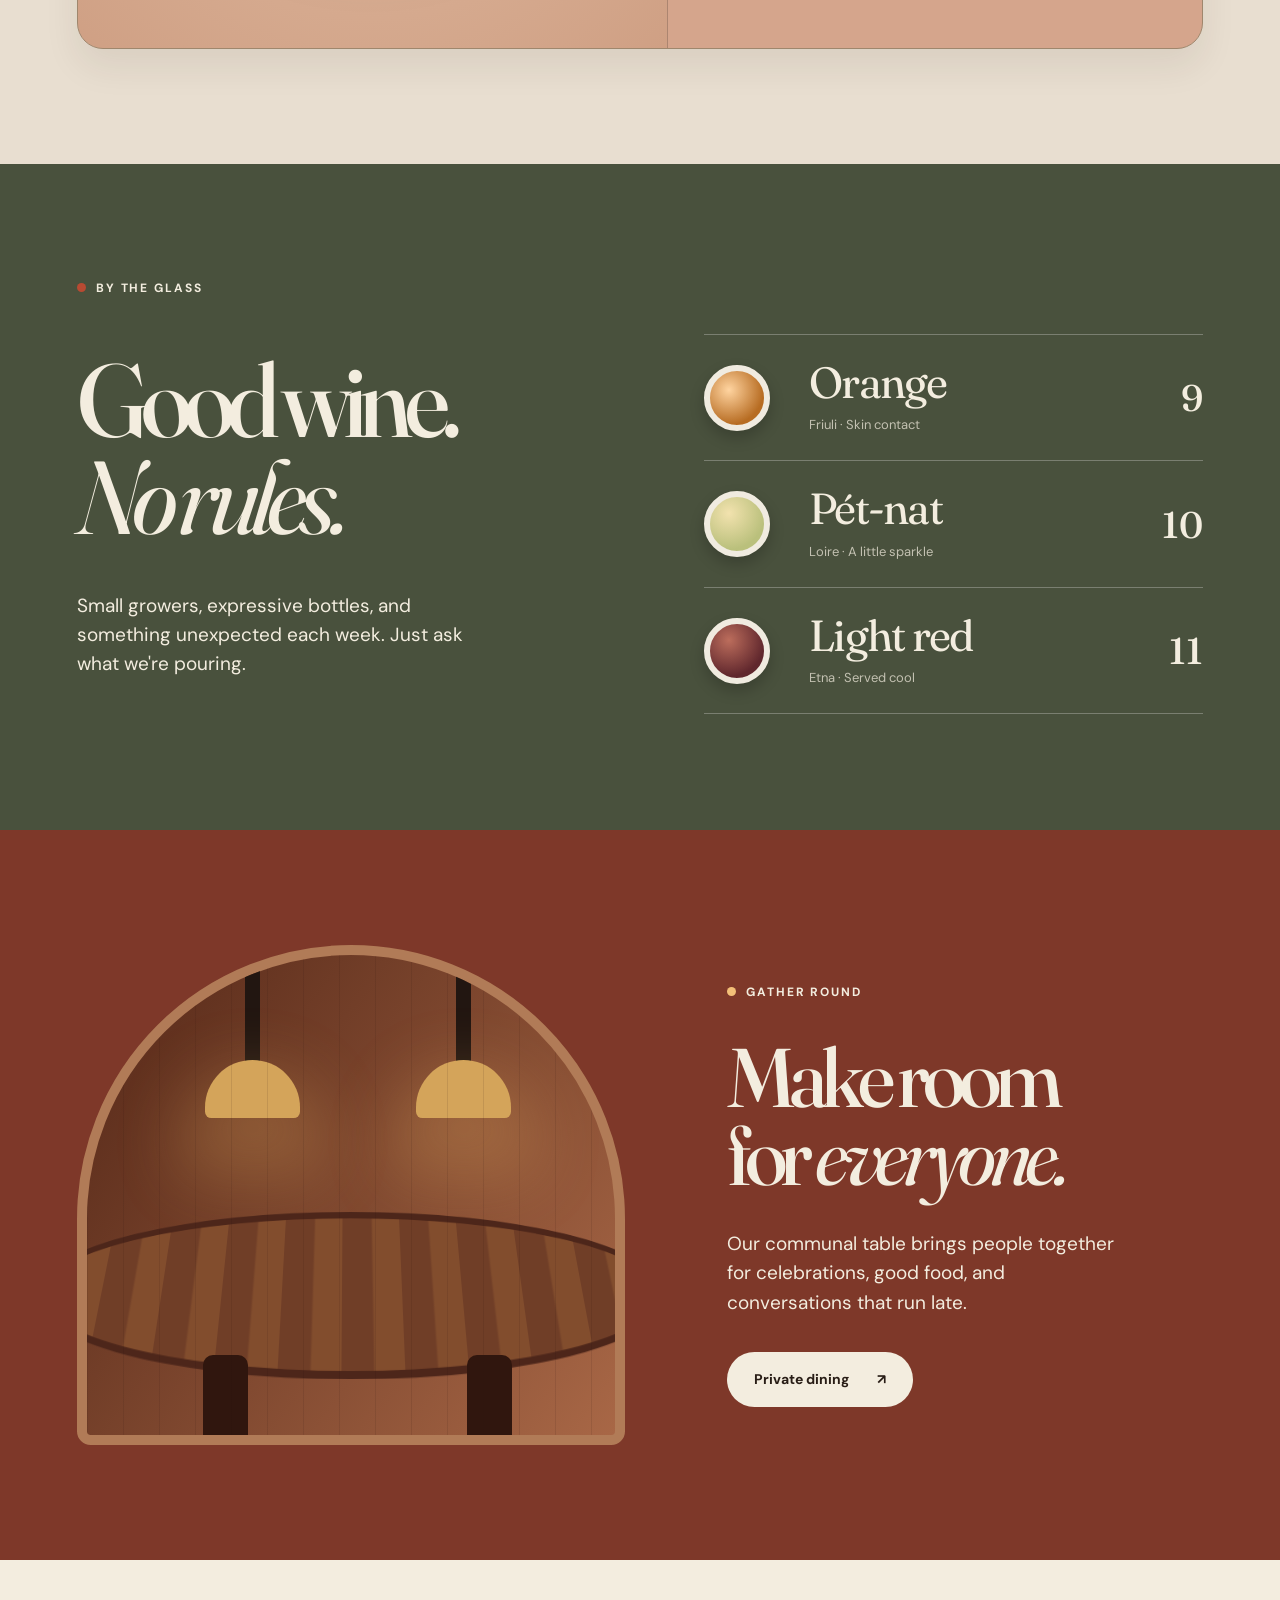
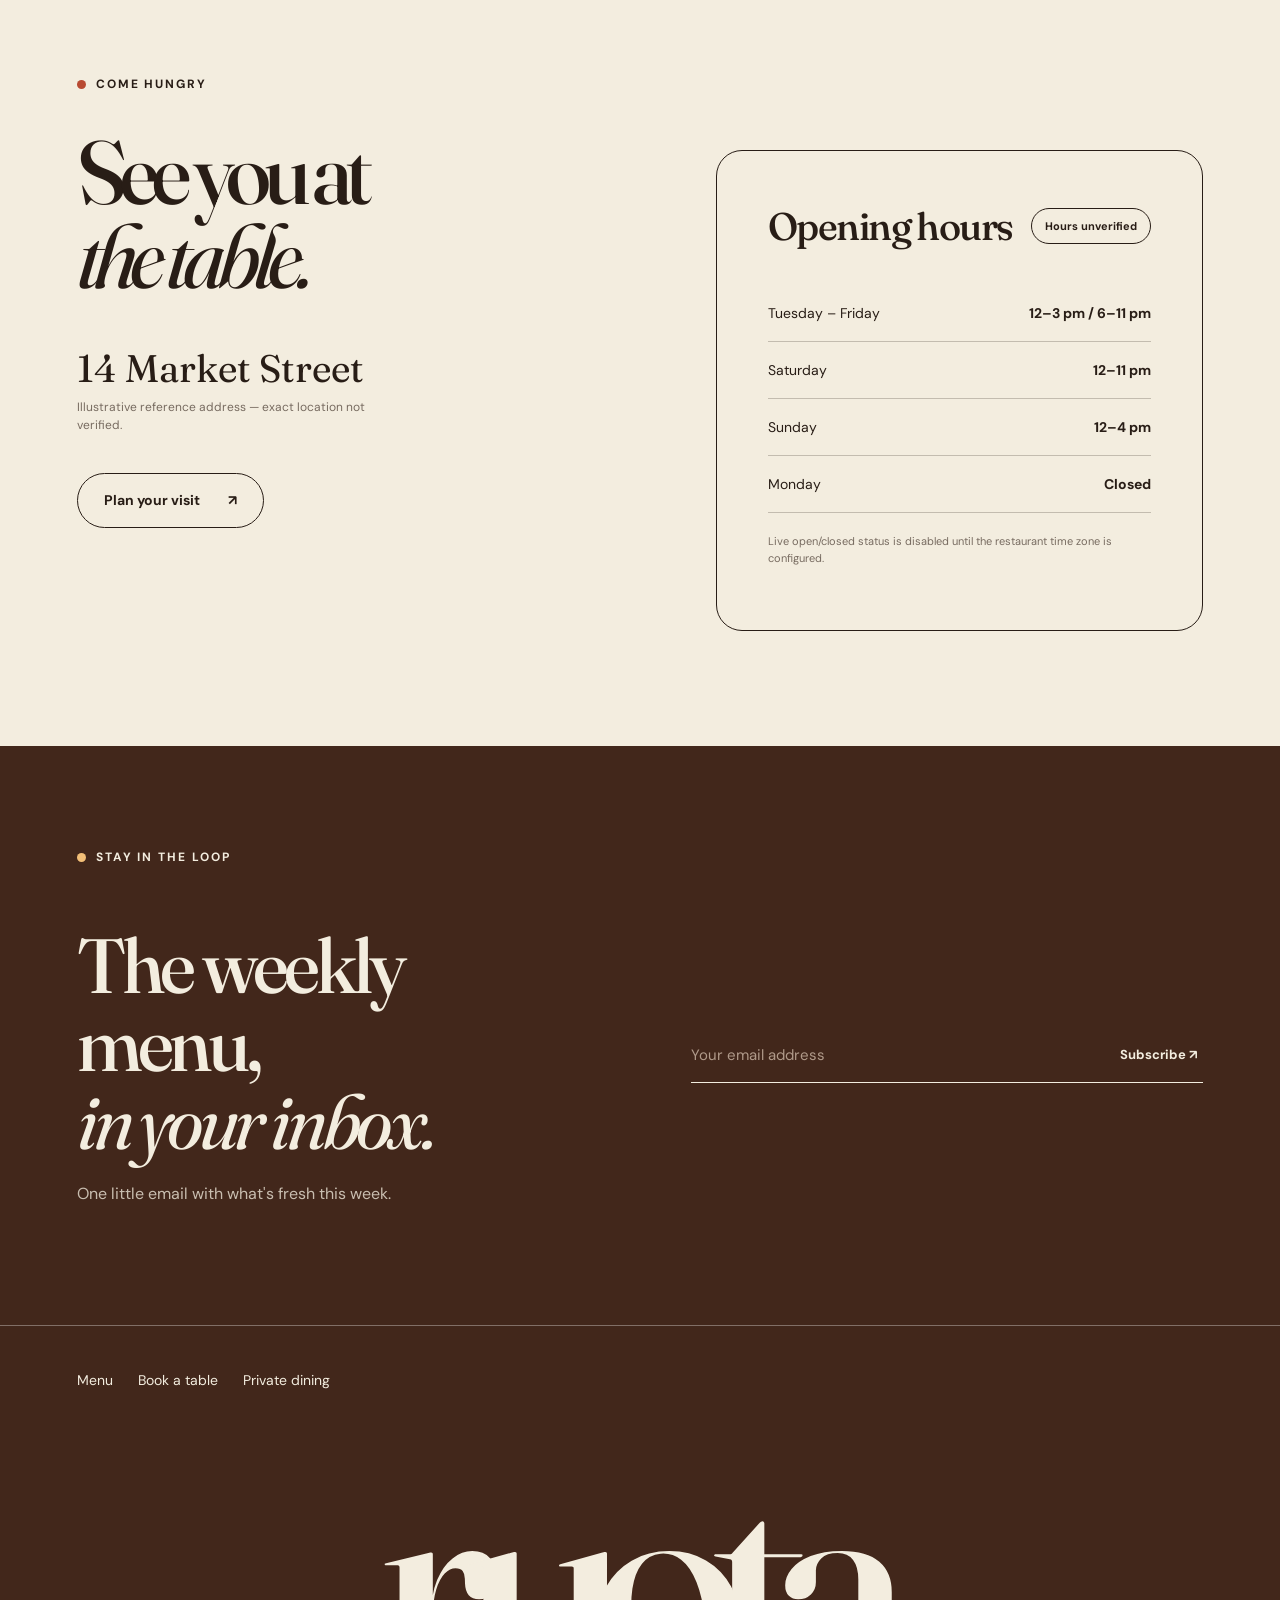
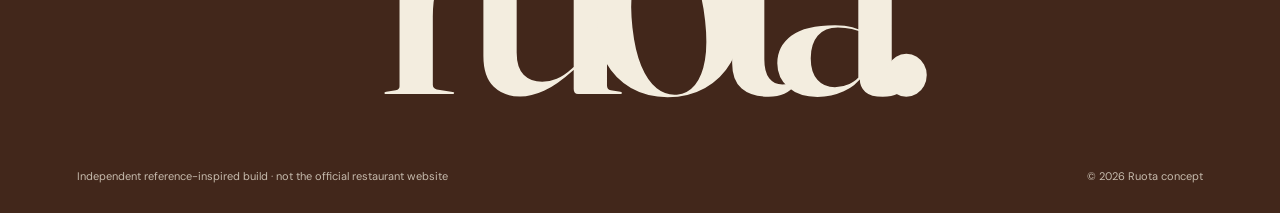
==== commit 43a51c23: "fix: use robust Google Fonts family requests" ====
--- a/index.html
+++ b/index.html
@@ -10,7 +10,7 @@
   <meta property="og:description" content="A neighborhood table for hand-rolled pasta and natural wine." />
   <link rel="preconnect" href="https://fonts.googleapis.com" />
   <link rel="preconnect" href="https://fonts.gstatic.com" crossorigin />
-  <link href="https://fonts.googleapis.com/css2?family=DM+Sans:wght@400;500;600;700&family=Fraunces:opsz,wght,SOFT,WONK@9..144,400,0,1;9..144,500,0,1;9..144,600,0,1&display=swap" rel="stylesheet" />
+  <link href="https://fonts.googleapis.com/css2?family=DM+Sans:wght@400;500;600;700&family=Fraunces:wght@400;500;600&display=swap" rel="stylesheet" />
   <link rel="stylesheet" href="/styles.css" />
   <title>Ruota — Pasta & natural wine</title>
 </head>
--- a/styles.css
+++ b/styles.css
@@ -0,0 +1,16 @@
+:root{--cream:#f3eddf;--paper:#e9e0cf;--ink:#281d16;--muted:#776b60;--clay:#b84a32;--orange:#c75b35;--gold:#f3bf78;--chocolate:#42271b;--green:#49513d;--line:rgba(45,31,23,.24);--radius:26px;--serif:"Fraunces",Georgia,serif;--sans:"DM Sans",Arial,sans-serif;color-scheme:light}
+*{box-sizing:border-box}html{scroll-behavior:smooth;scroll-padding-top:92px}body{margin:0;background:var(--cream);color:var(--ink);font-family:var(--sans);-webkit-font-smoothing:antialiased}button,input,select,textarea{font:inherit}button,a{-webkit-tap-highlight-color:transparent}a{color:inherit;text-decoration:none}a:hover{text-decoration:none}button{cursor:pointer}img,svg{max-width:100%}h1,h2,h3,p{margin-top:0}p{line-height:1.55}::selection{background:#d96643;color:#fff}:focus-visible{outline:3px solid #215a77;outline-offset:4px}.svg-library{position:absolute;width:0;height:0;overflow:hidden}.skip-link{position:fixed;z-index:200;top:-100px;left:15px;padding:12px;background:#fff}.skip-link:focus{top:12px}.sr-only{position:absolute;width:1px;height:1px;padding:0;margin:-1px;overflow:hidden;clip:rect(0,0,0,0);white-space:nowrap;border:0}.page[hidden],.mobile-nav[hidden]{display:none!important}.page{animation:page-enter .42s cubic-bezier(.2,.75,.35,1) both}@keyframes page-enter{from{opacity:.65;transform:translateY(8px)}to{opacity:1;transform:none}}
+.site-header{position:sticky;top:0;z-index:50;background:rgba(243,237,223,.95);backdrop-filter:blur(14px);border-bottom:1px solid var(--line)}.header-inner{min-height:86px;padding:0 clamp(20px,3.4vw,64px);display:grid;grid-template-columns:1fr auto 1fr;align-items:center;gap:25px;max-width:2560px;margin:auto}.brand{font-family:var(--serif);font-size:37px;font-weight:600;letter-spacing:-.085em;line-height:1}.brand span{color:var(--clay);font-size:.23em;vertical-align:top;margin-left:3px}.desktop-nav{display:flex;align-items:center;gap:clamp(12px,1.8vw,32px)}.desktop-nav a{font-size:13px;white-space:nowrap;font-weight:600;transition:color .2s}.desktop-nav a:hover,.desktop-nav a[aria-current="page"]{color:var(--clay)}.header-book{justify-self:end}.pill-button{display:inline-flex;gap:28px;align-items:center;justify-content:center;border:1px solid transparent;border-radius:100px;background:var(--ink);color:var(--cream);font-size:14px;line-height:1.2;font-weight:700;padding:18px 26px;min-height:53px;white-space:nowrap;transition:background .25s,color .25s,transform .25s,border-color .25s}.pill-button:hover{transform:translateY(-3px);background:var(--clay)}.pill-button--small{padding:12px 19px;min-height:42px;font-size:12px}.pill-button--outline{background:transparent;border-color:var(--ink);color:var(--ink)}.pill-button--outline:hover{color:#fff;border-color:var(--clay)}.pill-button--light{background:var(--cream);color:var(--ink)}.pill-button--light:hover{color:var(--cream)}.text-link{font-size:14px;font-weight:700;border-bottom:1px solid currentColor;display:inline-flex;gap:22px;padding:7px 0;transition:gap .2s}.text-link:hover{gap:30px}.mobile-menu-toggle,.mobile-nav{display:none}.section-pad{padding:clamp(74px,9vw,156px) clamp(24px,6vw,120px)}.eyebrow,.section-label{font-size:12px;line-height:1.5;letter-spacing:.16em;text-transform:uppercase;font-weight:700}.section-label{display:flex;align-items:center;gap:10px;margin-bottom:37px}.dot{display:inline-block;width:9px;height:9px;background:var(--clay);border-radius:50%;flex:none}.section-label--light .dot{background:var(--gold)}.display-heading{font-family:var(--serif);font-size:clamp(60px,8.1vw,164px);line-height:.94;letter-spacing:-.075em;font-weight:500;margin:0}.display-heading em,h2 em{font-weight:400}.small-note,.location-caveat{font-size:12px;color:var(--muted)}.reveal{opacity:1;transition:transform .7s cubic-bezier(.2,.6,.2,1),opacity .7s}.js-motion .reveal:not(.in-view){opacity:0;transform:translateY(25px)}
+.hero{background:#c7633d;color:var(--cream);min-height:calc(100svh - 86px);display:flex;flex-direction:column;justify-content:center;position:relative;padding:60px clamp(25px,5vw,100px) 35px;isolation:isolate;overflow:hidden}.hero::before{content:"";position:absolute;inset:0;pointer-events:none;background:radial-gradient(ellipse at 50% 45%,transparent 24%,rgba(85,37,22,.12) 100%);z-index:-1}.hero-brow{text-align:center}.hero-wordmark{display:flex;align-items:center;justify-content:center;margin:-2vw auto -2vw;white-space:nowrap;width:100%;font-family:var(--serif);font-size:clamp(115px,24vw,490px);letter-spacing:-.125em;line-height:1.13;font-weight:500;user-select:none}.hero-wordmark>span{display:block}.hero-wordmark>span:last-child{margin-left:-.08em}.hero-plate-wrap{width:clamp(135px,27vw,500px);aspect-ratio:1;position:relative;z-index:1;flex:none;margin:0 -.035em;filter:drop-shadow(0 25px 22px rgba(60,21,12,.26));transform:rotate(-7deg)}.hero-plate{width:100%;height:100%;display:block;animation:plate-turn 48s linear infinite;will-change:transform}.plate-orbit{position:absolute;bottom:5%;right:-9%;display:grid;place-items:center;width:85px;height:85px;border-radius:50%;font-size:10px;font-weight:700;text-transform:uppercase;letter-spacing:.12em;transform:rotate(14deg);color:var(--ink);background:var(--gold);box-shadow:0 7px 18px #8b432a55}.hero-bottom{display:flex;align-items:end;justify-content:space-between;gap:25px;margin-top:auto;max-width:1600px;width:100%;margin-inline:auto}.hero-bottom p{font-family:var(--serif);font-size:clamp(20px,2.3vw,34px);line-height:1.16;letter-spacing:-.035em;margin:0}.hero-actions{display:flex;align-items:center;gap:25px}.hero-actions .pill-button{background:var(--cream);color:var(--ink)}.hero-actions .pill-button:hover{background:var(--ink);color:var(--cream)}.hero-scroll-note{text-align:center;position:absolute;bottom:12px;left:50%;transform:translateX(-50%);opacity:.66;font-size:9px}.hero-scroll-note span{margin-left:8px}@keyframes plate-turn{to{transform:rotate(360deg)}}
+.story-section{background:var(--cream)}.story-grid{display:grid;grid-template-columns:minmax(0,1.4fr) minmax(250px,.6fr);align-items:end;gap:7vw}.story-copy{max-width:430px;padding-bottom:12px}.story-copy p{font-size:clamp(17px,1.35vw,23px);line-height:1.6;margin-bottom:27px}.stats-grid{display:grid;grid-template-columns:repeat(3,1fr);border-top:1px solid var(--line);margin-top:130px}.stat{padding:30px 4px;display:flex;flex-direction:column;gap:7px}.stat:not(:first-child){border-left:1px solid var(--line);padding-left:clamp(20px,4vw,60px)}.stat strong{font:500 clamp(75px,10vw,175px)/1 var(--serif);letter-spacing:-.08em}.stat span{font-size:14px;font-weight:600}
+.pasta-section{background:#e8ded0}.section-heading-row{display:flex;align-items:end;justify-content:space-between;gap:40px;margin-bottom:65px}.section-heading-row p{font-size:17px;margin:22px 0 0;color:var(--muted)}.dish-stack{position:relative}.feature-dish{position:sticky;top:106px;min-height:min(72vh,740px);border:1px solid #9f876d;border-radius:var(--radius);margin-bottom:45px;display:grid;grid-template-columns:1.1fr 1fr;overflow:hidden;box-shadow:0 18px 35px rgba(54,35,23,.08);isolation:isolate}.feature-dish:nth-child(1){background:#ead6b5}.feature-dish:nth-child(2){background:#d8b89f;top:125px}.feature-dish:nth-child(3){background:#d4d3b8;top:145px}.feature-dish:nth-child(4){background:#d5a58c;top:165px;margin-bottom:0}.feature-dish-visual{display:grid;place-items:center;overflow:hidden;position:relative;background:radial-gradient(circle,#f8eacf55,#ba8c6636)}.feature-dish-visual svg{width:min(88%,600px);max-height:650px;transform:rotate(-10deg);filter:drop-shadow(0 20px 20px rgba(64,33,19,.2));transition:transform .55s}.feature-dish:hover .feature-dish-visual svg{transform:rotate(7deg) scale(1.035)}.feature-dish-copy{border-left:1px solid var(--line);display:flex;flex-direction:column;padding:clamp(30px,5vw,75px);justify-content:center;position:relative}.feature-dish h3{font:500 clamp(48px,5.6vw,100px)/.99 var(--serif);letter-spacing:-.065em;margin:38px 0 25px}.feature-dish p{font-size:clamp(16px,1.4vw,21px);max-width:330px}.feature-dish .price{font:500 42px var(--serif);margin-top:25px}
+.wine-section{background:var(--green);color:var(--cream)}.wine-grid{display:grid;grid-template-columns:1fr 1fr;gap:clamp(50px,10vw,200px);align-items:center}.wine-description p{max-width:390px;font-size:19px;margin-top:45px}.wine-row{display:grid;grid-template-columns:80px 1fr auto;gap:25px;align-items:center;border-bottom:1px solid #ffffff44;padding:26px 0}.wine-row:first-child{border-top:1px solid #ffffff44}.wine-row h3{font:400 clamp(33px,3.4vw,58px)/1 var(--serif);letter-spacing:-.04em;margin:0 0 9px}.wine-row small{font-size:13px;opacity:.72}.wine-row>span:last-child{font:500 37px var(--serif)}.wine-orb{width:66px;height:66px;border-radius:50%;border:6px solid #f0ebe0;background:radial-gradient(circle at 35% 35%,#ffd4a0,#b76c22 70%);box-shadow:0 7px 15px #0003}.orb-petnat{background:radial-gradient(circle at 35% 30%,#f2e2ae,#bac07c 70%)}.orb-red{background:radial-gradient(circle at 35% 30%,#bc6d5c,#60272d 70%)}
+.long-table-section{background:#7e3829;color:var(--cream);display:grid;grid-template-columns:1.15fr 1fr;gap:8vw;align-items:center;min-height:700px}.long-table-art{position:relative;min-height:500px;border-radius:400px 400px 20px 20px;background:linear-gradient(125deg,#552818,#a86746);border:10px solid #b17b57;overflow:hidden;isolation:isolate}.long-table-art::after{content:"";position:absolute;inset:0;background:linear-gradient(90deg,#2c150e44 1px,transparent 1px);background-size:36px;opacity:.4}.lamp{position:absolute;top:0;width:15px;height:130px;background:#221611;left:30%}.lamp:after{content:"";position:absolute;top:105px;left:-40px;width:95px;height:58px;border-radius:60px 60px 8px 8px;background:#d4a45a;box-shadow:0 35px 65px 27px #f7bd6838}.lamp-two{left:70%}.table-top{position:absolute;width:120%;height:180px;background:repeating-linear-gradient(90deg,#703e27,#703e27 30px,#824d2d 32px,#824d2d 60px);bottom:55px;left:-10%;transform:perspective(500px) rotateX(22deg);border:8px solid #4d261a;border-radius:50%}.chair{position:absolute;width:45px;height:100px;border-radius:10px 10px 0 0;background:#30160e;bottom:-20px;left:22%}.chair-two{left:72%}.long-table-copy h2{font-size:clamp(57px,6.5vw,120px)}.long-table-copy p{font-size:19px;max-width:390px;margin:35px 0}.visit-section{background:var(--cream)}.visit-grid{display:grid;grid-template-columns:1.1fr 1fr;gap:8vw;align-items:start}.visit-grid .display-heading{font-size:clamp(59px,7vw,125px)}.address{font:400 clamp(28px,3vw,43px) var(--serif);margin:45px 0 6px}.location-caveat{max-width:290px;margin-bottom:38px}.hours-card{border:1px solid var(--ink);padding:clamp(24px,4vw,58px);border-radius:var(--radius);margin-top:20px}.hours-card-top{display:flex;align-items:center;justify-content:space-between;gap:14px;margin-bottom:35px}.hours-card h3{font:500 clamp(25px,3vw,42px) var(--serif);letter-spacing:-.04em;margin:0}.status-pill{border-radius:50px;padding:10px 13px;border:1px solid var(--ink);font-size:11px;font-weight:700;white-space:nowrap}.status-pill.is-open{background:#d2e4c3;color:#204326;border-color:#9eb887}.status-pill.is-closed{background:#e7ccbd;color:#653022;border-color:#be967e}.hours-card dl{margin:0}.hours-card dl div{display:grid;grid-template-columns:1fr 1fr;gap:12px;border-bottom:1px solid var(--line);padding:19px 0;font-size:14px}.hours-card dd{margin:0;font-weight:700;text-align:right}.hours-note{color:var(--muted);font-size:11px;margin-top:20px}
+.interior-hero{padding-top:clamp(80px,9vw,150px);padding-bottom:60px;background:var(--cream)}.interior-hero .display-heading{max-width:1000px}.interior-hero>p{font-size:clamp(16px,1.6vw,24px);max-width:690px;margin:30px 0 10px}.interior-hero .small-note{font-size:13px}.menu-tabs{display:flex;gap:10px;flex-wrap:wrap;margin-top:55px}.menu-tabs a{padding:13px 20px;border:1px solid var(--ink);border-radius:50px;font-size:13px;font-weight:700;transition:background .2s,color .2s}.menu-tabs a:hover{background:var(--ink);color:var(--cream)}.full-menu-wrap{padding-top:30px;background:#e8ded0}.menu-category{padding-bottom:95px;margin-bottom:90px;border-bottom:1px solid var(--line)}.menu-category-title{display:flex;gap:30px;align-items:end;justify-content:space-between;margin-bottom:35px}.menu-category-title>span{font-size:12px;letter-spacing:.08em;font-weight:700;text-transform:uppercase}.menu-category-title h2{font:500 clamp(52px,7vw,120px)/1 var(--serif);letter-spacing:-.065em;margin:0}.menu-grid{display:grid;grid-template-columns:repeat(3,minmax(0,1fr));gap:clamp(18px,2vw,42px) 22px}.menu-item{min-width:0}.menu-item-art{width:100%;aspect-ratio:4/3;border-radius:16px;display:grid;place-items:center;overflow:hidden;background:#cc9970;position:relative}.menu-item-art::before,.menu-item-art>span{content:"";display:block;border-radius:50%;width:50%;aspect-ratio:1;background:#f9eddb;box-shadow:inset 0 0 0 14px #e6d7bd,0 12px 22px #55352244}.menu-item-art>span{position:absolute;width:34%;background:radial-gradient(circle,#edb35e 12%,#ac522f 16%,#eac485 43%,#d59a57 70%);box-shadow:0 3px 13px #6e301d88}.art-peach{background:#c0a88b}.art-bread{background:#76543f}.art-bread>span{background:#d7ac6a;transform:rotate(-22deg);border-radius:25%}.art-arancini{background:#8c7c59}.art-arancini>span{background:radial-gradient(circle,#f4c058 0 30%,#9a5127 75%)}.art-pasta{background:#a48b65}.art-pasta::before{display:none}.art-pasta svg{width:78%;height:95%;filter:drop-shadow(0 9px 11px #0003)}.art-ragu{background:#ba866b}.art-ravioli{background:#9d9f7e}.art-tomato{background:#be7658}.art-sweet{background:#b2a18a}.art-sweet>span{background:#f6f0d7}.art-honey{background:#9f7f58}.art-honey>span{background:#debd7c}.art-coffee{background:#76604f}.art-coffee>span{background:#4c291d}.menu-item>div:last-child{padding-top:18px}.menu-item h3{display:flex;align-items:baseline;justify-content:space-between;gap:15px;font:500 clamp(24px,2.2vw,36px)/1.1 var(--serif);letter-spacing:-.04em;margin:0 0 9px}.menu-item b{font-weight:500}.menu-item p{font-size:13px;color:var(--muted)}.menu-category--wine{border:0;margin-bottom:0}.menu-wine-list>div{display:flex;justify-content:space-between;align-items:center;gap:20px;padding:26px 0;border-bottom:1px solid var(--line)}.menu-wine-list h3{font:500 clamp(27px,3vw,47px) var(--serif);letter-spacing:-.04em;margin:0}.menu-wine-list small{font:400 14px var(--sans);color:var(--muted);margin-left:30px}.menu-wine-list b{font:400 30px var(--serif)}.menu-cta{text-align:center;background:#d1ab88}.menu-cta h2{font:500 clamp(60px,8vw,145px)/.96 var(--serif);letter-spacing:-.07em;margin-bottom:25px}.menu-cta p{margin-bottom:25px}
+.reservation-hero{background:#d9b692}.reservation-hero .display-heading{font-size:clamp(80px,11vw,170px)}.booking-section{display:grid;grid-template-columns:.65fr 1.35fr;gap:8vw;background:var(--cream);align-items:start}.booking-aside h2{font:500 clamp(40px,4vw,68px) var(--serif);letter-spacing:-.06em}.booking-aside p{font-size:17px;line-height:1.7}.form-card{border:1px solid var(--ink);border-radius:var(--radius);padding:clamp(22px,3vw,52px);background:#f7f1e8}.form-card>h2{font:500 38px var(--serif);letter-spacing:-.045em}.form-grid,.private-form{display:grid;grid-template-columns:1fr 1fr;gap:22px}.form-card label,.private-form label{font-size:13px;font-weight:700;display:flex;flex-direction:column;gap:9px}.form-full{grid-column:1/-1}.form-card input,.form-card select,.form-card textarea,.private-form input,.private-form select,.private-form textarea{width:100%;padding:15px 13px;background:transparent;border:1px solid #b5a390;border-radius:7px;color:inherit;font-size:14px;min-height:51px}.form-card textarea,.private-form textarea{resize:vertical}.form-card>.pill-button{margin-top:28px}.form-status{min-height:24px;margin:16px 0 0;font-size:13px;font-weight:600}.form-status.error{color:#a12121}.form-status.success{color:#264b2b}.private-section{display:grid;grid-template-columns:.9fr 1.1fr;background:#763a29;color:var(--cream);gap:9vw;align-items:start}.private-art{min-height:720px;border-radius:250px 250px 20px 20px;background:radial-gradient(ellipse at 50% 30%,#b7814e,#4c261c 85%);position:relative;overflow:hidden;border:9px solid #9a654a}.private-table{position:absolute;left:15%;bottom:10%;width:70%;height:58%;border-radius:50%;background:repeating-linear-gradient(90deg,#8d5533,#8d5533 25px,#7f472a 28px,#7f472a 60px);transform:perspective(500px) rotateX(37deg);box-shadow:0 30px 35px #230e0d80;border:15px solid #4b2419}.private-art i{position:absolute;border-radius:50%;background:#f6eddb;width:110px;height:110px;bottom:36%;left:27%;box-shadow:0 7px 8px #0004}.private-art i:nth-of-type(2){left:55%;bottom:44%}.private-art i:nth-of-type(3){left:45%;bottom:20%}.private-art i:nth-of-type(4){left:67%;bottom:23%}.private-content .display-heading{font-size:clamp(60px,7vw,125px)}.private-content>p{font-size:18px;max-width:480px;margin:30px 0 42px}.private-form input,.private-form select,.private-form textarea{color:var(--cream);border-color:#e7d0bd88}.private-form input::placeholder,.private-form textarea::placeholder{color:#eedacc99}.private-form select{background:#763a29}.private-form .pill-button{justify-self:start}.private-form .form-status{align-self:center}.private-form .form-status.error{color:#ffe29d}
+.site-footer{background:var(--chocolate);color:var(--cream)}.footer-newsletter{padding:clamp(65px,8vw,135px) clamp(24px,6vw,120px);display:grid;grid-template-columns:1fr 1fr;gap:4vw 8vw;border-bottom:1px solid #ffffff55}.footer-newsletter>.section-label{grid-column:1/-1;margin-bottom:10px}.footer-newsletter h2{font:500 clamp(51px,6vw,110px)/1.01 var(--serif);letter-spacing:-.055em;margin-bottom:22px}.footer-newsletter p{opacity:.76}.footer-newsletter form{align-self:center}.email-entry{display:flex;border-bottom:1px solid var(--cream);gap:10px}.email-entry input{min-width:0;flex:1;background:transparent;border:none;padding:17px 0;color:var(--cream);font-size:15px}.email-entry input::placeholder{color:#e7d4c1aa}.email-entry button{border:0;background:transparent;color:var(--cream);font-size:13px;font-weight:700}.footer-bottom{padding:45px clamp(24px,6vw,120px) 30px}.footer-links{display:flex;flex-wrap:wrap;gap:25px;font-size:14px}.footer-logo{display:block;text-align:center;font:500 clamp(100px,25vw,430px)/1 var(--serif);letter-spacing:-.11em;margin:30px 0;overflow:hidden}.footer-meta{display:flex;align-items:center;justify-content:space-between;gap:22px;font-size:11px;opacity:.75}
+@media(max-width:1100px){.desktop-nav{gap:14px}.header-inner{grid-template-columns:auto 1fr auto}.header-inner .desktop-nav{justify-self:center}.feature-dish{min-height:540px}.feature-dish-copy{padding:35px}.long-table-art{min-height:400px}.private-art{min-height:600px}}
+@media(max-width:850px){.desktop-nav,.header-book{display:none}.header-inner{display:flex;justify-content:space-between;min-height:70px}.brand{font-size:32px}.mobile-menu-toggle{display:flex;width:48px;height:48px;border:1px solid var(--line);border-radius:50%;align-items:center;justify-content:center;flex-direction:column;gap:6px;background:transparent}.mobile-menu-toggle span{width:20px;height:2px;background:currentColor;transition:transform .2s}.mobile-menu-toggle[aria-expanded="true"] span:first-child{transform:translateY(4px) rotate(45deg)}.mobile-menu-toggle[aria-expanded="true"] span:last-child{transform:translateY(-4px) rotate(-45deg)}.mobile-nav:not([hidden]){display:flex;flex-direction:column;position:absolute;top:70px;left:0;right:0;background:var(--cream);border-top:1px solid var(--line);box-shadow:0 25px 30px #0002;padding:22px 24px 34px;max-height:calc(100dvh - 70px);overflow:auto}.mobile-nav a{padding:13px 0;border-bottom:1px solid var(--line);font:500 33px var(--serif)}.hero{min-height:calc(100svh - 70px)}.story-grid{grid-template-columns:1fr;gap:35px}.story-copy{max-width:610px}.stats-grid{margin-top:90px}.wine-grid,.visit-grid,.long-table-section,.booking-section,.private-section{grid-template-columns:1fr;gap:55px}.wine-description p{margin:28px 0}.long-table-art{order:2}.long-table-copy{order:1}.private-art{min-height:420px;max-width:620px;width:100%}.menu-grid{grid-template-columns:repeat(2,minmax(0,1fr))}.footer-newsletter{grid-template-columns:1fr}.footer-newsletter>.section-label{grid-column:1}.footer-newsletter form{max-width:600px;width:100%}}
+@media(max-width:600px){html{scroll-padding-top:80px}.section-pad{padding:72px 20px}.section-label{margin-bottom:25px}.hero{padding:70px 20px 40px;min-height:730px;max-height:900px}.hero-brow{font-size:10px;max-width:240px;align-self:center}.hero-wordmark{font-size:clamp(95px,25.5vw,160px);margin:60px auto}.hero-plate-wrap{width:32vw;margin:0 -.015em}.plate-orbit{width:48px;height:48px;font-size:6px}.hero-bottom{flex-direction:column;align-items:start;margin-top:auto;gap:25px}.hero-actions{gap:20px;flex-wrap:wrap}.hero-actions .pill-button{font-size:12px;min-height:45px;padding:13px 18px}.hero-actions .text-link{font-size:12px}.hero-scroll-note{display:none}.display-heading{font-size:clamp(54px,13.3vw,83px)}.story-copy p{font-size:16px}.stats-grid{margin-top:70px}.stat strong{font-size:clamp(45px,13vw,75px)}.stat span{font-size:10px}.stat:not(:first-child){padding-left:13px}.section-heading-row{display:block;margin-bottom:30px}.section-heading-row .pill-button{margin-top:24px}.feature-dish{position:relative!important;top:auto!important;display:flex;flex-direction:column;min-height:0;margin-bottom:22px;border-radius:16px}.feature-dish-visual{height:340px}.feature-dish-visual svg{max-height:350px}.feature-dish-copy{border-left:0;border-top:1px solid var(--line);padding:25px;min-height:275px}.feature-dish h3{font-size:clamp(43px,12vw,65px);margin:19px 0}.feature-dish p{font-size:15px}.feature-dish .price{font-size:30px;margin:8px 0 0}.wine-row{grid-template-columns:55px 1fr auto;gap:16px;padding:19px 0}.wine-orb{width:49px;height:49px}.wine-row h3{font-size:32px}.wine-row>span:last-child{font-size:30px}.long-table-art{min-height:330px}.long-table-copy h2{font-size:62px}.long-table-copy p{font-size:17px}.hours-card{padding:24px}.hours-card-top{align-items:start;flex-direction:column}.hours-card dl div{font-size:12px}.interior-hero{padding-top:80px;padding-bottom:55px}.interior-hero .display-heading{font-size:clamp(62px,14vw,89px)}.interior-hero>p{font-size:16px}.menu-category{padding-bottom:45px;margin-bottom:65px}.menu-category-title{align-items:start;flex-direction:column;gap:10px}.menu-category-title h2{font-size:62px}.menu-grid{grid-template-columns:1fr;gap:20px}.menu-item-art{aspect-ratio:5/3}.menu-item h3{font-size:28px}.menu-wine-list h3{font-size:29px}.menu-wine-list small{display:block;margin:6px 0 0}.menu-cta h2{font-size:58px}.reservation-hero .display-heading{font-size:84px}.form-card{padding:21px}.form-card>h2{font-size:32px}.form-grid,.private-form{grid-template-columns:1fr;gap:19px}.form-full{grid-column:auto}.private-art{min-height:360px}.private-content .display-heading{font-size:65px}.footer-newsletter{padding:70px 20px}.footer-newsletter h2{font-size:54px}.footer-bottom{padding:35px 20px}.footer-logo{font-size:25vw}.footer-meta{align-items:start;flex-direction:column}.footer-links{gap:14px;font-size:13px}}
+@media(max-width:360px){.hero-wordmark{font-size:25vw}.hero-plate-wrap{width:31vw}.hero{min-height:640px}.hero-actions{gap:13px}.hero-bottom p{font-size:21px}.hero-plate-wrap .plate-orbit{display:none}.section-pad{padding:65px 17px}.feature-dish-visual{height:250px}.wine-row{grid-template-columns:45px 1fr auto}.wine-orb{width:42px;height:42px}.wine-row h3{font-size:26px}}
+@media(prefers-reduced-motion:reduce){*,*::before,*::after{animation-duration:.01ms!important;animation-iteration-count:1!important;scroll-behavior:auto!important;transition-duration:.01ms!important}.js-motion .reveal:not(.in-view){opacity:1;transform:none}}
